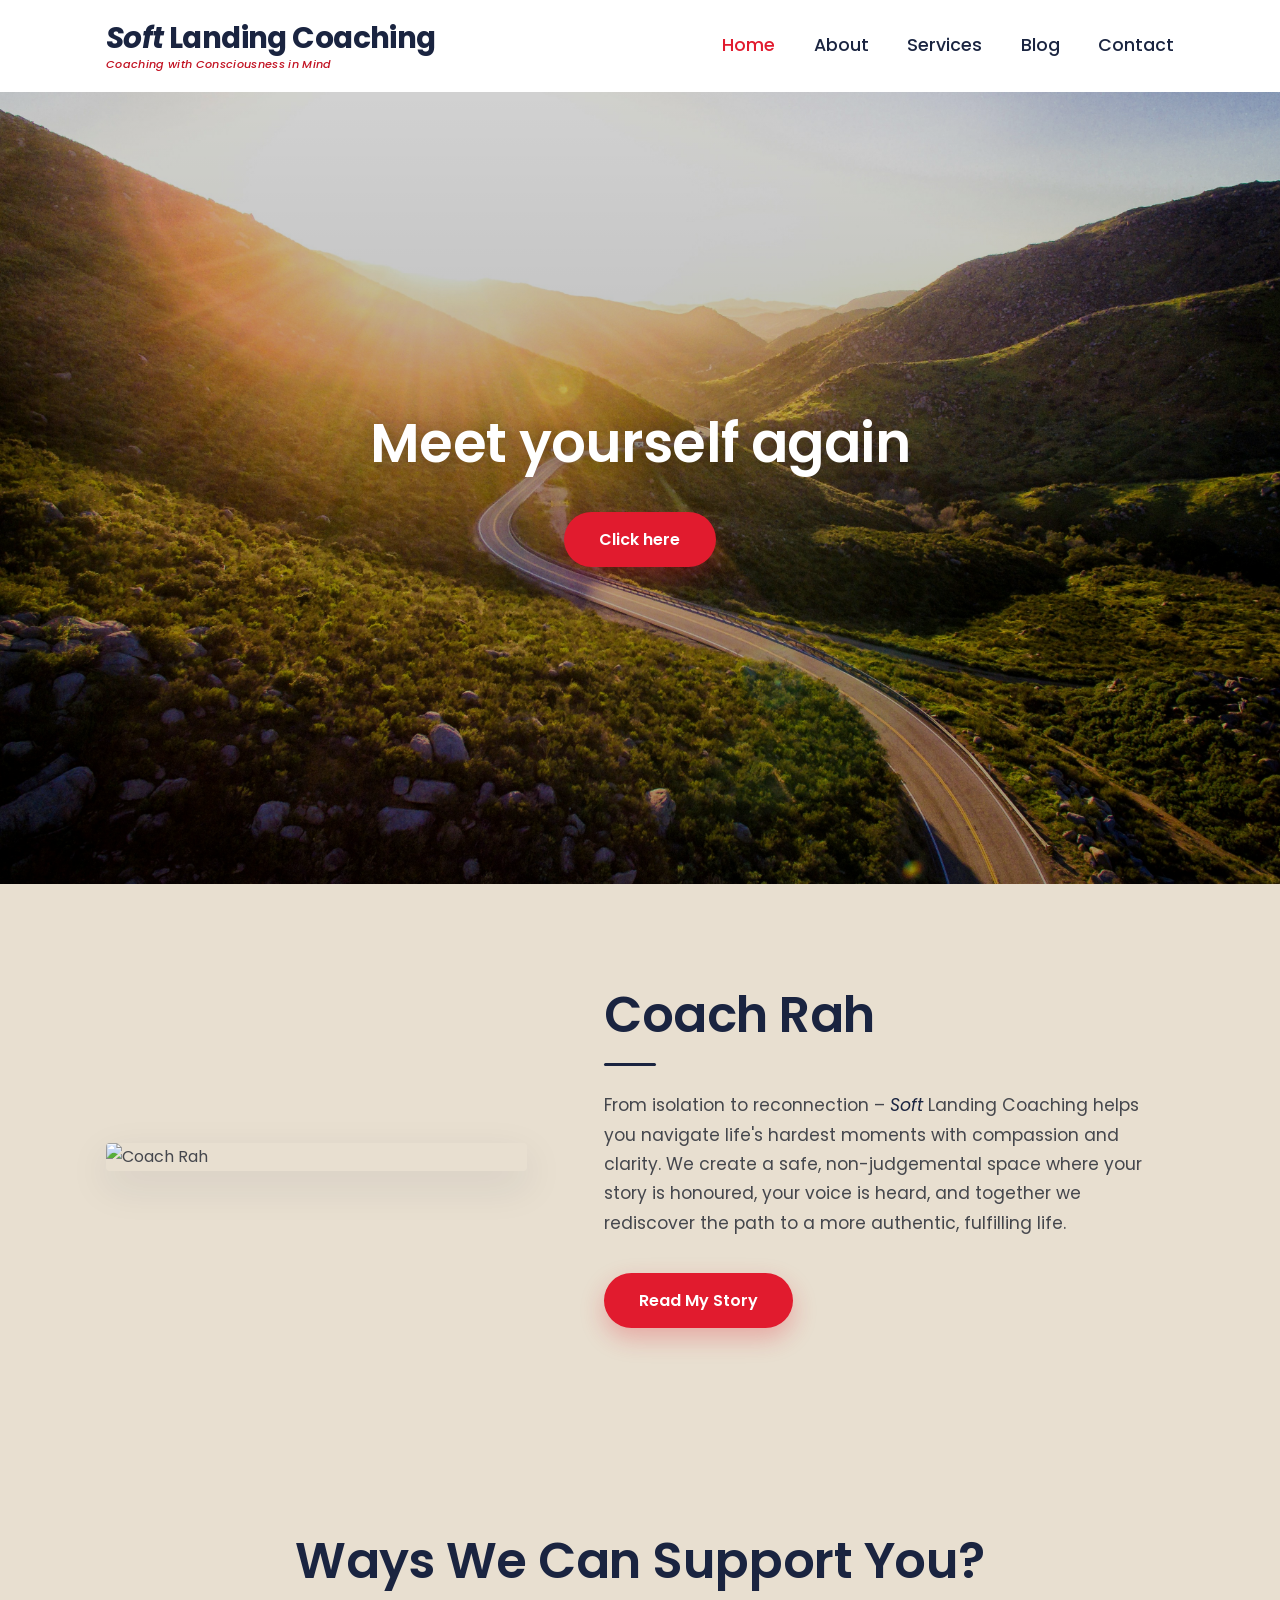
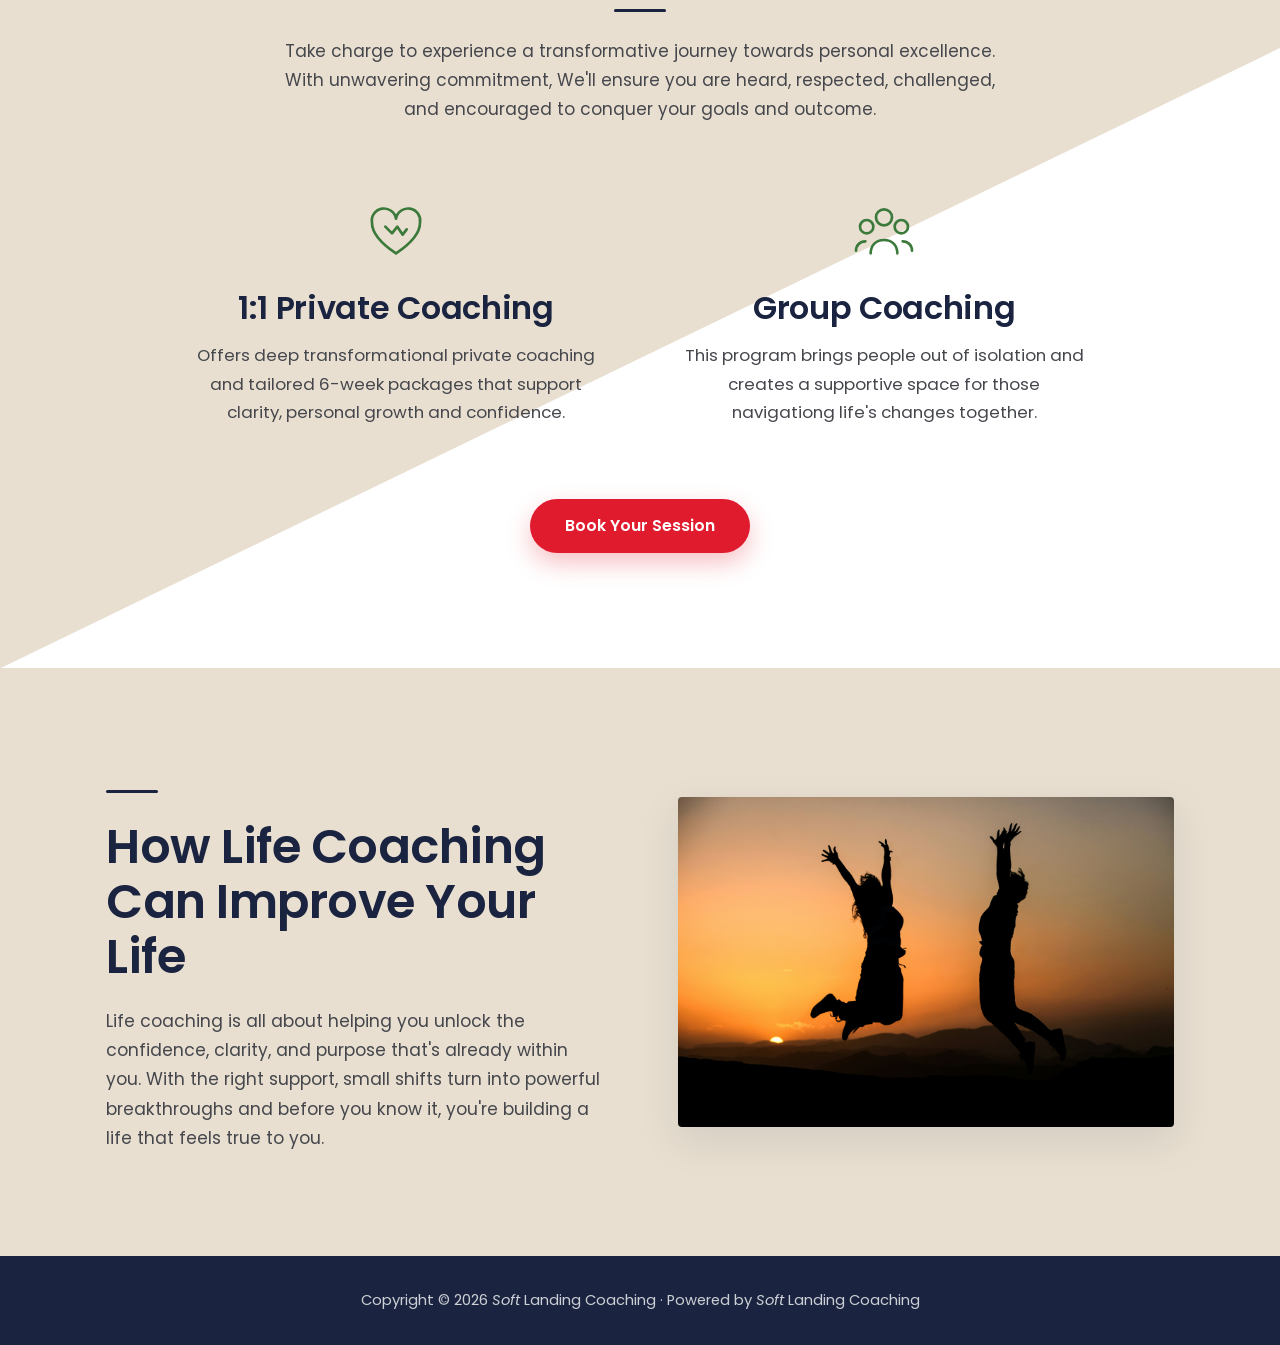
==== index.html @ 5803f243 "Soft Landing Coaching website" ====
<!DOCTYPE html>
<html lang="en">
<head>
    <meta charset="UTF-8">
    <meta name="viewport" content="width=device-width, initial-scale=1.0">
    <title>Soft Landing Coaching</title>
    <meta name="description" content="Your Journey For Emotional Prosperity Starts Here. From isolation to reconnection, 
    <em>Soft</em> Landing Coaching helps you navigate life's hardest moments with compassion and clarity.">

    <!-- Poppins: the rounded geometric brand font used across the site -->
    <link rel="preconnect" href="https://fonts.googleapis.com">
    <link rel="preconnect" href="https://fonts.gstatic.com" crossorigin>
    <link href="https://fonts.googleapis.com/css2?family=Poppins:ital,wght@0,300;0,400;0,500;0,600;0,700;1,400&display=swap" rel="stylesheet">

    <link rel="stylesheet" href="style.css">
    <script defer src="script.js"></script>
</head>
<body>

    <a href="#hero" class="skip-link">Skip to content</a>

    <!-- ============ HEADER ============ -->
    <header class="site-header" id="siteHeader">
        <div class="container header-inner">
            <!-- <a href="index.html" class="brand"><em>Soft</em> Landing Coaching</a> -->
            <a href="index.html" class="brand">
                <span class="brand-name"><em>Soft</em> Landing Coaching</span>
                <span class="brand-tag"><em>Coaching with Consciousness in Mind</em></span>
            </a>
        

            <button class="nav-toggle" id="navToggle" aria-label="Open menu" aria-expanded="false" aria-controls="primaryNav">
                <span></span><span></span><span></span>
            </button>

            <nav class="primary-nav" id="primaryNav" aria-label="Primary">
                <ul>
                    <li><a href="index.html">Home</a></li>
                    <li><a href="about.html">About</a></li>
                    <li><a href="services.html">Services</a></li>
                    <li><a href="blog.html">Blog</a></li>
                    <li><a href="contact.html">Contact</a></li>
                </ul>
            </nav>
        </div>
    </header>

    <main>

        <!-- ============ HERO ============ -->
        <section class="hero" id="hero">
            <div class="hero-overlay"></div>
            <div class="hero-content">
                <h1>Meet yourself again</h1>
                <a href="services.html" class="btn btn-red">Click here</a>
            </div>
        </section>

        <!-- ============ ABOUT / COACH RAH ============ -->
        <section class="about" id="about">
            <div class="container about-inner">
                <div class="about-media reveal">
                    <img src="media/coachRah.jpg" alt="Coach Rah" class="about-photo">
                </div>
                <div class="about-copy reveal" data-delay="120">
                    <h2>Coach Rah</h2>
                    <span class="divider"></span>
                    <p>From isolation to reconnection &ndash; <em>Soft</em> Landing Coaching helps you
                        navigate life's hardest moments with compassion and clarity. We create a safe,
                        non-judgemental space where your story is honoured, your voice is heard, and
                        together we rediscover the path to a more authentic, fulfilling life.</p>
                    <a href="about.html" class="btn btn-red">Read My Story</a>
                </div>
            </div>
        </section>

        <!-- ============ SERVICES / WAYS WE CAN SUPPORT YOU ============ -->
        <section class="services" id="services">
            <div class="services-diagonal" aria-hidden="true"></div>
            <div class="container services-inner">
                <div class="section-head reveal">
                    <h2>Ways We Can Support You?</h2>
                    <span class="divider divider-center"></span>
                    <p>Take charge to experience a transformative journey towards personal excellence.
                        With unwavering commitment, We'll ensure you are heard, respected, challenged,
                        and encouraged to conquer your goals and outcome.</p>
                </div>

                <div class="service-grid">
                    <article class="service-card reveal">
                        <div class="service-icon" aria-hidden="true">
                            <svg viewBox="0 0 48 48" fill="none" stroke="currentColor" stroke-width="2" stroke-linecap="round" stroke-linejoin="round">
                                <path d="M24 40C12 32 6 25 6 17a9 9 0 0 1 18-3 9 9 0 0 1 18 3c0 8-6 15-18 23Z"/>
                                <path d="M16 20l5 5 4-5 4 6 3-4"/>
                            </svg>
                        </div>
                        <h3>1:1 Private Coaching</h3>
                        <p>Offers deep transformational private coaching and tailored 6-week packages that support clarity, personal growth and confidence.</p>
                    </article>

                    <article class="service-card reveal" data-delay="120">
                        <div class="service-icon" aria-hidden="true">
                            <svg viewBox="0 0 48 48" fill="none" stroke="currentColor" stroke-width="2" stroke-linecap="round" stroke-linejoin="round">
                                <circle cx="24" cy="13" r="6"/>
                                <circle cx="11" cy="20" r="5"/>
                                <circle cx="37" cy="20" r="5"/>
                                <path d="M14 40c0-6 4-10 10-10s10 4 10 10M3 38c0-4 3-7 7-7M45 38c0-4-3-7-7-7"/>
                            </svg>
                        </div>
                        <h3>Group Coaching</h3>
                        <p>This program brings people out of isolation and creates a supportive space for those navigationg life's changes together.</p>
                    </article>
                </div>

                <div class="services-cta reveal">
                    <a href="contact.html" class="btn btn-red">Book Your Session</a>
                </div>
            </div>
        </section>

        <!-- ============ HOW LIFE COACHING CAN IMPROVE YOUR LIFE ============ -->
        <section class="how">
            <div class="container how-inner">
                <div class="how-copy reveal">
                    <span class="divider"></span>
                    <h2>How Life Coaching Can Improve Your Life</h2>
                    <p>Life coaching is all about helping you unlock the confidence, clarity, and
                        purpose that's already within you. With the right support, small shifts turn
                        into powerful breakthroughs and before you know it, you're building a life
                        that feels true to you.</p>
                </div>

                <div class="how-media reveal" data-delay="120">
                    <img src="media/dancingCouple.JPG" alt="dancing couple" class="about-photo">
                </div>
            </div>
        </section>

        <!-- ============ NEWSLETTER ============ 
        <section class="newsletter">
            <div class="container newsletter-inner reveal">
                <h2>Subscribe To My Newsletter</h2>
                <p>Consider subscribing if you don't want to miss it when new posts go up!!</p>

                <div class="subscribe" id="subscribe">
                    <input type="email" id="emailInput" placeholder="Enter your email" aria-label="Email address" autocomplete="email">
                    <button type="button" id="subscribeBtn" class="btn btn-navy">Subscribe</button>
                </div>
                <p class="form-msg" id="newsletterMsg" role="status" aria-live="polite"></p>
            </div>
        </section> -->

        <!-- ============ CONTACT ============ 
        <section class="contact" id="contact">
            <div class="container contact-inner">
                <div class="contact-info reveal">
                    <span class="divider"></span>
                    <h2>Contact</h2>
                    <p class="contact-line"><a href="tel:+447754986969">Tel: +44 7754 986969</a></p>
                    <p class="contact-line"><a href="mailto:rah@softlandingcoaching.com">rah@softlandingcoaching.com</a></p>

                    <nav class="socials" aria-label="Social links">
                        <a href="#" aria-label="LinkedIn">
                            <svg viewBox="0 0 24 24" fill="currentColor"><path d="M4.98 3.5a2.5 2.5 0 1 0 0 5 2.5 2.5 0 0 0 0-5ZM3 9h4v12H3V9Zm6 0h3.8v1.7h.05c.53-1 1.83-2.05 3.76-2.05C20.6 8.65 22 10.6 22 14v7h-4v-6.2c0-1.48-.03-3.4-2.07-3.4-2.07 0-2.39 1.62-2.39 3.29V21H9V9Z"/></svg>
                        </a>
                        <a href="#" aria-label="Instagram">
                            <svg viewBox="0 0 24 24" fill="none" stroke="currentColor" stroke-width="2"><rect x="3" y="3" width="18" height="18" rx="5"/><circle cx="12" cy="12" r="4"/><circle cx="17.5" cy="6.5" r="1.2" fill="currentColor" stroke="none"/></svg>
                        </a>
                        <a href="#" aria-label="Facebook">
                            <svg viewBox="0 0 24 24" fill="currentColor"><path d="M13.5 21v-8h2.7l.4-3h-3.1V8.1c0-.87.24-1.46 1.5-1.46H17V3.96c-.28-.04-1.24-.12-2.36-.12-2.33 0-3.93 1.42-3.93 4.04V10H8v3h2.7v8h2.8Z"/></svg>
                        </a>
                    </nav>
                </div> 

                <div class="contact-form-wrap reveal" data-delay="120">
                     Form submission handled in script.js. See the comment there to
                         connect it to Web3Forms / Formspree so messages reach your inbox. 
                    <div class="contact-form" id="contactForm">
                        <div class="field">
                            <label for="firstName">First Name <span>*</span></label>
                            <input type="text" id="firstName" autocomplete="given-name">
                        </div>

                        <div class="field">
                            <label for="lastName">Last Name <span>*</span></label>
                            <input type="text" id="lastName" autocomplete="family-name">
                        </div>

                        <div class="field">
                            <label for="contactEmail">Your Email <span>*</span></label>
                            <input type="email" id="contactEmail" autocomplete="email">
                        </div>

                        <div class="field">
                            <label for="message">Your Message <span>*</span></label>
                            <textarea id="message" rows="5"></textarea>
                        </div>
                        <button type="button" id="contactSubmit" class="btn btn-red">Submit</button>
                        <p class="form-msg" id="contactMsg" role="status" aria-live="polite"></p>
                    </div>
                </div>  
            </div>
        </section> 
        -->


    </main>

    <!-- ============ FOOTER ============ -->
    <footer class="site-footer">
        <div class="container">
            <p>Copyright &copy; 2026 <em>Soft</em> Landing Coaching &middot; Powered by <em>Soft</em> Landing Coaching</p>
        </div>
    </footer>

</body>
</html>
---- style.css ----
/* ============================================================
   Soft Landing Coaching — recreation styles
   Navy headings · vivid red accents · warm sand sections
   · diagonal services split · peach newsletter band.
   ============================================================ */

/* ---------- Design tokens ---------- */
:root {
    --navy:   #1A2440;   /* logo, headings, nav text */
    --red:    #E11B2E;   /* buttons, active nav, accents */
    --red-dk: #C21222;   /* button hover */
    --sand:   #E8DFD0;   /* warm beige section background */
    --peach:  #F9CAA8;   /* newsletter band */
    --field:  #F4EEE4;   /* form field background */
    --body:   #45474D;   /* body text */
    --white:  #FFFFFF;

    --container: 1180px;
    --gutter: clamp(20px, 5vw, 56px);

    --font: "Poppins", system-ui, sans-serif;
    --shadow: 0 14px 40px rgba(26, 36, 64, 0.10);
}

/* ---------- Reset ---------- */
*, *::before, *::after { box-sizing: border-box; margin: 0; padding: 0; }
html { scroll-behavior: smooth; -webkit-text-size-adjust: 100%; }

body {
    font-family: var(--font);
    color: var(--body);
    background: var(--white);
    line-height: 1.7;
    font-size: 16px;
    overflow-x: hidden;
}
img { max-width: 100%; display: block; }
a { color: inherit; text-decoration: none; }
em { font-style: italic; }

h1, h2, h3 {
    font-family: var(--font);
    color: var(--navy);
    line-height: 1.15;
    font-weight: 600;
    letter-spacing: -0.01em;
}

.brand {
    display: inline-flex;
    flex-direction: column;
    line-height: 1.1;
}
.brand-tag {
    font-size: 0.7rem;
    font-weight: 500;
    letter-spacing: 0.03em;
    color: #C21222;
    margin-top: 3px;
}

.container {
    width: 100%;
    max-width: var(--container);
    margin-inline: auto;
    padding-inline: var(--gutter);
}

/* short underline accent used near headings */
.divider {
    display: block;
    width: 52px;
    height: 3px;
    background: var(--navy);
    margin: 1.2rem 0 1.6rem;
    border-radius: 2px;
}
.divider-center { margin-inline: auto; }

.skip-link {
    position: absolute;
    left: -999px;
    background: var(--navy);
    color: #fff;
    padding: 10px 18px;
    z-index: 999;
}
.skip-link:focus { left: 0; top: 0; }

/* ---------- Buttons ---------- */
.btn {
    display: inline-flex;
    align-items: center;
    justify-content: center;
    font-family: var(--font);
    font-weight: 600;
    font-size: 1rem;
    padding: 0.85rem 2.2rem;
    border-radius: 100px;
    border: none;
    cursor: pointer;
    transition: background .25s ease, transform .25s ease, box-shadow .25s ease;
}
.btn-red {
    background: var(--red);
    color: #fff;
    box-shadow: 0 10px 24px rgba(225, 27, 46, 0.28);
}
.btn-red:hover { background: var(--red-dk); transform: translateY(-2px); }
.btn-navy {
    background: var(--navy);
    color: #fff;
}
.btn-navy:hover { background: #11192e; transform: translateY(-2px); }

/* ============================================================
   HEADER
   ============================================================ */
.site-header {
    position: sticky;
    top: 0;
    z-index: 100;
    background: var(--white);
    transition: box-shadow .3s ease;
}
.site-header.scrolled { box-shadow: 0 2px 18px rgba(26, 36, 64, 0.08); }

.header-inner {
    display: flex;
    align-items: center;
    justify-content: space-between;
    height: 92px;
}
.brand {
    font-weight: 700;
    font-size: clamp(1.3rem, 3vw, 1.85rem);
    color: var(--navy);
    letter-spacing: -0.02em;
}
.primary-nav ul {
    list-style: none;
    display: flex;
    gap: 2.4rem;
}
.primary-nav a {
    color: var(--navy);
    font-weight: 500;
    font-size: 1.1rem;
    transition: color .2s ease;
}
.primary-nav a:hover,
.primary-nav a.active { color: var(--red); }

/* Hamburger */
.nav-toggle {
    display: none;
    flex-direction: column;
    justify-content: center;
    gap: 5px;
    width: 46px; height: 46px;
    background: none; border: none; cursor: pointer;
}
.nav-toggle span {
    width: 26px; height: 2.5px;
    background: var(--navy);
    border-radius: 2px;
    transition: transform .3s ease, opacity .2s ease;
}
.nav-toggle.open span:nth-child(1) { transform: translateY(7.5px) rotate(45deg); }
.nav-toggle.open span:nth-child(2) { opacity: 0; }
.nav-toggle.open span:nth-child(3) { transform: translateY(-7.5px) rotate(-45deg); }

/* ============================================================
   HERO
   ============================================================ */
.hero {
    position: relative;
    min-height: 88vh;
    display: grid;
    place-items: center;
    text-align: center;
    /* Hero background photo (in the media folder). Swap the filename if yours differs. */
    background: url("media/theRoad.JPG") center/cover no-repeat;
}
.hero-overlay {
    position: absolute;
    inset: 0;
    background: linear-gradient(180deg, rgba(0,0,0,0.18), rgba(0,0,0,0.35));
}
.hero-content {
    position: relative;
    z-index: 1;
    padding: 2rem var(--gutter);
    max-width: 900px;
}
.hero h1 {
    color: #fff;
    font-weight: 600;
    font-size: clamp(2rem, 5.4vw, 3.4rem);
    line-height: 1.25;
    margin-bottom: 2.2rem;
    text-shadow: 0 2px 18px rgba(0,0,0,0.3);
}

/* ---------- photo placeholders ---------- */
.photo {
    position: relative;
    background: linear-gradient(135deg, #d9cdb8, #c9b89c);
    display: grid;
    place-items: center;
    overflow: hidden;
    box-shadow: var(--shadow);
}
.photo span {
    font-style: italic;
    color: #6f6555;
    font-size: 0.95rem;
}
.photo::after {
    content: "";
    position: absolute; inset: 0;
    background: repeating-linear-gradient(45deg, rgba(255,255,255,.16) 0 2px, transparent 2px 16px);
    opacity: .5;
}
.photo-square { aspect-ratio: 1 / 1; }
.photo-wide   { aspect-ratio: 16 / 11; border-radius: 4px; }

/* ============================================================
   ABOUT / COACH RAH
   ============================================================ */
.about {
    background: var(--sand);
    padding: clamp(3.5rem, 8vw, 7rem) 0;
}
.about-inner {
    display: grid;
    grid-template-columns: 0.85fr 1.15fr;
    gap: clamp(2.5rem, 6vw, 6rem);
    align-items: center;
}
.about h2 { font-size: clamp(2rem, 4.5vw, 3.1rem); }
.about p {
    font-size: 1.08rem;
    max-width: 56ch;
    margin-bottom: 2.2rem;
}
.about em { color: var(--navy); font-style: italic; }

/* ============================================================
   SERVICES (diagonal beige -> white)
   ============================================================ */
.services {
    position: relative;
    background: var(--white);
    padding: clamp(3.5rem, 8vw, 7rem) 0 clamp(4rem, 9vw, 8rem);
    overflow: hidden;
}
.services-diagonal {
    position: absolute;
    inset: 0;
    background: var(--sand);
    /* diagonal slab: top-left beige, falling to bottom-left */
    clip-path: polygon(0 0, 100% 0, 100% 26%, 0 100%);
    z-index: 0;
}
.services-inner { position: relative; z-index: 1; }

.section-head {
    text-align: center;
    max-width: 720px;
    margin: 0 auto clamp(3rem, 6vw, 5rem);
}
.section-head h2 { font-size: clamp(2rem, 4.6vw, 3.1rem); }
.section-head p { font-size: 1.06rem; }

.service-grid {
    display: grid;
    grid-template-columns: repeat(2, 1fr);
    gap: clamp(2rem, 6vw, 5rem);
    max-width: 900px;
    margin-inline: auto;
    text-align: center;
}
.service-icon {
    width: 64px; height: 64px;
    margin: 0 auto 1.6rem;
    color: #3b7a3b;            /* green line icons, as on the live site */
}
.service-icon svg { width: 100%; height: 100%; }
.service-card h3 {
    font-size: clamp(1.5rem, 3vw, 2rem);
    margin-bottom: 0.9rem;
}
.service-card p { font-size: 1.05rem; }

.services-cta {
    text-align: center;
    margin-top: clamp(3rem, 6vw, 4.5rem);
}

/* ============================================================
   HOW LIFE COACHING
   ============================================================ */
.how {
    background: var(--sand);
    padding: clamp(3.5rem, 8vw, 7rem) 0;
}
.how-inner {
    display: grid;
    grid-template-columns: 1fr 1fr;
    gap: clamp(2.5rem, 6vw, 6rem);
    align-items: center;
}
.how h2 {
    font-size: clamp(1.9rem, 4.4vw, 3rem);
    margin-bottom: 1.4rem;
    max-width: 14ch;
}
.how p { font-size: 1.08rem; }

/* ============================================================
   NEWSLETTER
   ============================================================ */
.newsletter {
    background: var(--peach);
    padding: clamp(3.5rem, 8vw, 6.5rem) 0;
    text-align: center;
}
.newsletter-inner { max-width: 640px; margin-inline: auto; }
.newsletter h2 {
    font-size: clamp(2rem, 5vw, 3.2rem);
    margin-bottom: 1rem;
}
.newsletter > .container > .newsletter-inner > p,
.newsletter p:not(.form-msg) {
    font-size: 1.1rem;
    color: #6b4a36;
    margin-bottom: 2rem;
}
.subscribe {
    display: flex;
    gap: 0.7rem;
    max-width: 520px;
    margin-inline: auto;
    flex-wrap: wrap;
    justify-content: center;
}
.subscribe input {
    flex: 1 1 260px;
    min-width: 0;
    padding: 0.95rem 1.4rem;
    border-radius: 100px;
    border: 1.5px solid rgba(26, 36, 64, 0.18);
    background: rgba(255,255,255,0.75);
    font-family: var(--font);
    font-size: 1rem;
    color: var(--navy);
}
.subscribe input:focus { outline: none; border-color: var(--navy); background: #fff; }

/* ============================================================
   CONTACT
   ============================================================ */
.contact {
    background: var(--sand);
    padding: clamp(3.5rem, 8vw, 7rem) 0;
}
.contact-inner {
    display: grid;
    grid-template-columns: 0.8fr 1.2fr;
    gap: clamp(2.5rem, 6vw, 6rem);
    align-items: start;
}
.contact h2 { font-size: clamp(2.2rem, 5vw, 3.4rem); margin-bottom: 1.6rem; }
.contact-line { font-size: 1.1rem; margin-bottom: 1rem; }
.contact-line a { transition: color .2s ease; }
.contact-line a:hover { color: var(--red); }

.socials { display: flex; gap: 1.1rem; margin-top: 2rem; }
.socials a {
    width: 44px; height: 44px;
    display: grid; place-items: center;
    border-radius: 10px;
    color: var(--navy);
    background: rgba(255,255,255,0.5);
    transition: color .25s ease, transform .25s ease, background .25s ease;
}
.socials a:hover { color: var(--red); transform: translateY(-3px); background: #fff; }
.socials svg { width: 22px; height: 22px; }

.contact-form-wrap {
    background: rgba(255,255,255,0.35);
    border-radius: 14px;
    padding: clamp(1.6rem, 4vw, 2.8rem);
}
.field { margin-bottom: 1.4rem; }
.field label {
    display: block;
    color: var(--navy);
    font-weight: 500;
    margin-bottom: 0.5rem;
    font-size: 1rem;
}
.field label span { color: var(--red); }
.field input,
.field textarea {
    width: 100%;
    padding: 0.85rem 1rem;
    border: 1px solid rgba(26, 36, 64, 0.15);
    border-radius: 4px;
    background: var(--field);
    font-family: var(--font);
    font-size: 1rem;
    color: var(--navy);
    resize: vertical;
}
.field input:focus,
.field textarea:focus { outline: none; border-color: var(--red); }

/* shared form status message */
.form-msg {
    min-height: 1.3rem;
    margin-top: 1rem;
    font-weight: 600;
    font-size: 0.95rem;
}
.form-msg.ok  { color: #1f7a3d; }
.form-msg.err { color: var(--red); }

/* ============================================================
   FOOTER
   ============================================================ */
.site-footer {
    background: var(--navy);
    color: rgba(255,255,255,0.78);
    text-align: center;
    padding: 2rem 0;
    font-size: 0.92rem;
}

/* ============================================================
   SCROLL REVEAL
   ============================================================ */
.reveal {
    opacity: 0;
    transform: translateY(26px);
    transition: opacity .7s ease, transform .7s ease;
}
.reveal.in { opacity: 1; transform: none; }

/* ============================================================
   RESPONSIVE
   ============================================================ */
@media (max-width: 880px) {
    .header-inner { height: 76px; }
    .nav-toggle { display: flex; }

    .primary-nav {
        position: fixed;
        inset: 76px 0 auto 0;
        background: var(--white);
        box-shadow: var(--shadow);
        transform: translateY(-130%);
        transition: transform .35s ease;
        padding: 0.5rem var(--gutter) 1.4rem;
    }
    .primary-nav.open { transform: translateY(0); }
    .primary-nav ul { flex-direction: column; gap: 0; }
    .primary-nav li { border-bottom: 1px solid #eee; }
    .primary-nav li:last-child { border-bottom: none; }
    .primary-nav a { display: block; padding: 0.95rem 0; }

    .about-inner,
    .how-inner,
    .contact-inner { grid-template-columns: 1fr; }

    .about-media { max-width: 440px; }
    .how-media { order: -1; }            /* image on top, like the stacked mobile view */
    .services-diagonal { clip-path: polygon(0 0, 100% 0, 100% 12%, 0 40%); }
}

@media (max-width: 560px) {
    .service-grid { grid-template-columns: 1fr; gap: 3rem; }
}

@media (prefers-reduced-motion: reduce) {
    * { scroll-behavior: auto !important; }
    .reveal { opacity: 1; transform: none; transition: none; }
}

/* ============================================================
   MULTI-PAGE COMPONENTS  (interior pages: about / services / contact / blog)
   ============================================================ */

/* Helper for real photos dropped into .about-media / .how-media */
.about-photo,
.how-photo {
    width: 100%;
    height: auto;
    border-radius: 4px;
    box-shadow: var(--shadow);
}

/* Interior page banner (replaces the big hero on sub-pages) */
.page-banner {
    background: var(--sand);
    text-align: center;
    padding: clamp(2.8rem, 7vw, 5rem) 0 clamp(2.2rem, 5vw, 3.2rem);
}
.page-banner h1 {
    font-size: clamp(2.4rem, 6vw, 3.8rem);
    margin-bottom: 0.6rem;
}

/* Generic call-to-action band */
.page-cta {
    background: var(--navy);
    color: #fff;
    text-align: center;
    padding: clamp(3rem, 7vw, 5rem) 0;
}
.page-cta h2 {
    color: #fff;
    font-size: clamp(1.8rem, 4.5vw, 2.8rem);
    margin-bottom: 1.2rem;
}
.page-cta p {
    max-width: 52ch;
    margin: 0 auto 2rem;
    color: rgba(255, 255, 255, 0.82);
}

/* Blog listing */
.blog-section {
    background: var(--white);
    padding: clamp(2.5rem, 6vw, 4rem) 0 clamp(4rem, 8vw, 7rem);
}
.blog-intro {
    text-align: center;
    max-width: 640px;
    margin: 0 auto clamp(2.5rem, 5vw, 3.5rem);
}
.blog-grid {
    display: grid;
    grid-template-columns: repeat(auto-fill, minmax(300px, 1fr));
    gap: 2rem;
}
.blog-card {
    display: flex;
    flex-direction: column;
    background: #fff;
    border: 1px solid #ece5d8;
    border-radius: 12px;
    overflow: hidden;
    box-shadow: var(--shadow);
    transition: transform .3s ease;
}
.blog-card:hover { transform: translateY(-6px); }
.blog-thumb {
    aspect-ratio: 16 / 10;
    background: linear-gradient(135deg, #d9cdb8, #c9b89c);
    display: grid;
    place-items: center;
    color: #6f6555;
    font-style: italic;
    font-size: 0.9rem;
}
.blog-thumb img { width: 100%; height: 100%; object-fit: cover; }
.blog-body {
    padding: 1.6rem;
    display: flex;
    flex-direction: column;
    flex: 1;
}
.blog-date {
    color: var(--red);
    font-weight: 600;
    font-size: 0.76rem;
    letter-spacing: 0.08em;
    text-transform: uppercase;
}
.blog-card h3 { font-size: 1.32rem; margin: 0.5rem 0 0.8rem; }
.blog-card p { font-size: 0.98rem; margin-bottom: 1.2rem; }
.blog-readmore { color: var(--red); font-weight: 600; margin-top: auto; }
.blog-readmore:hover { text-decoration: underline; }
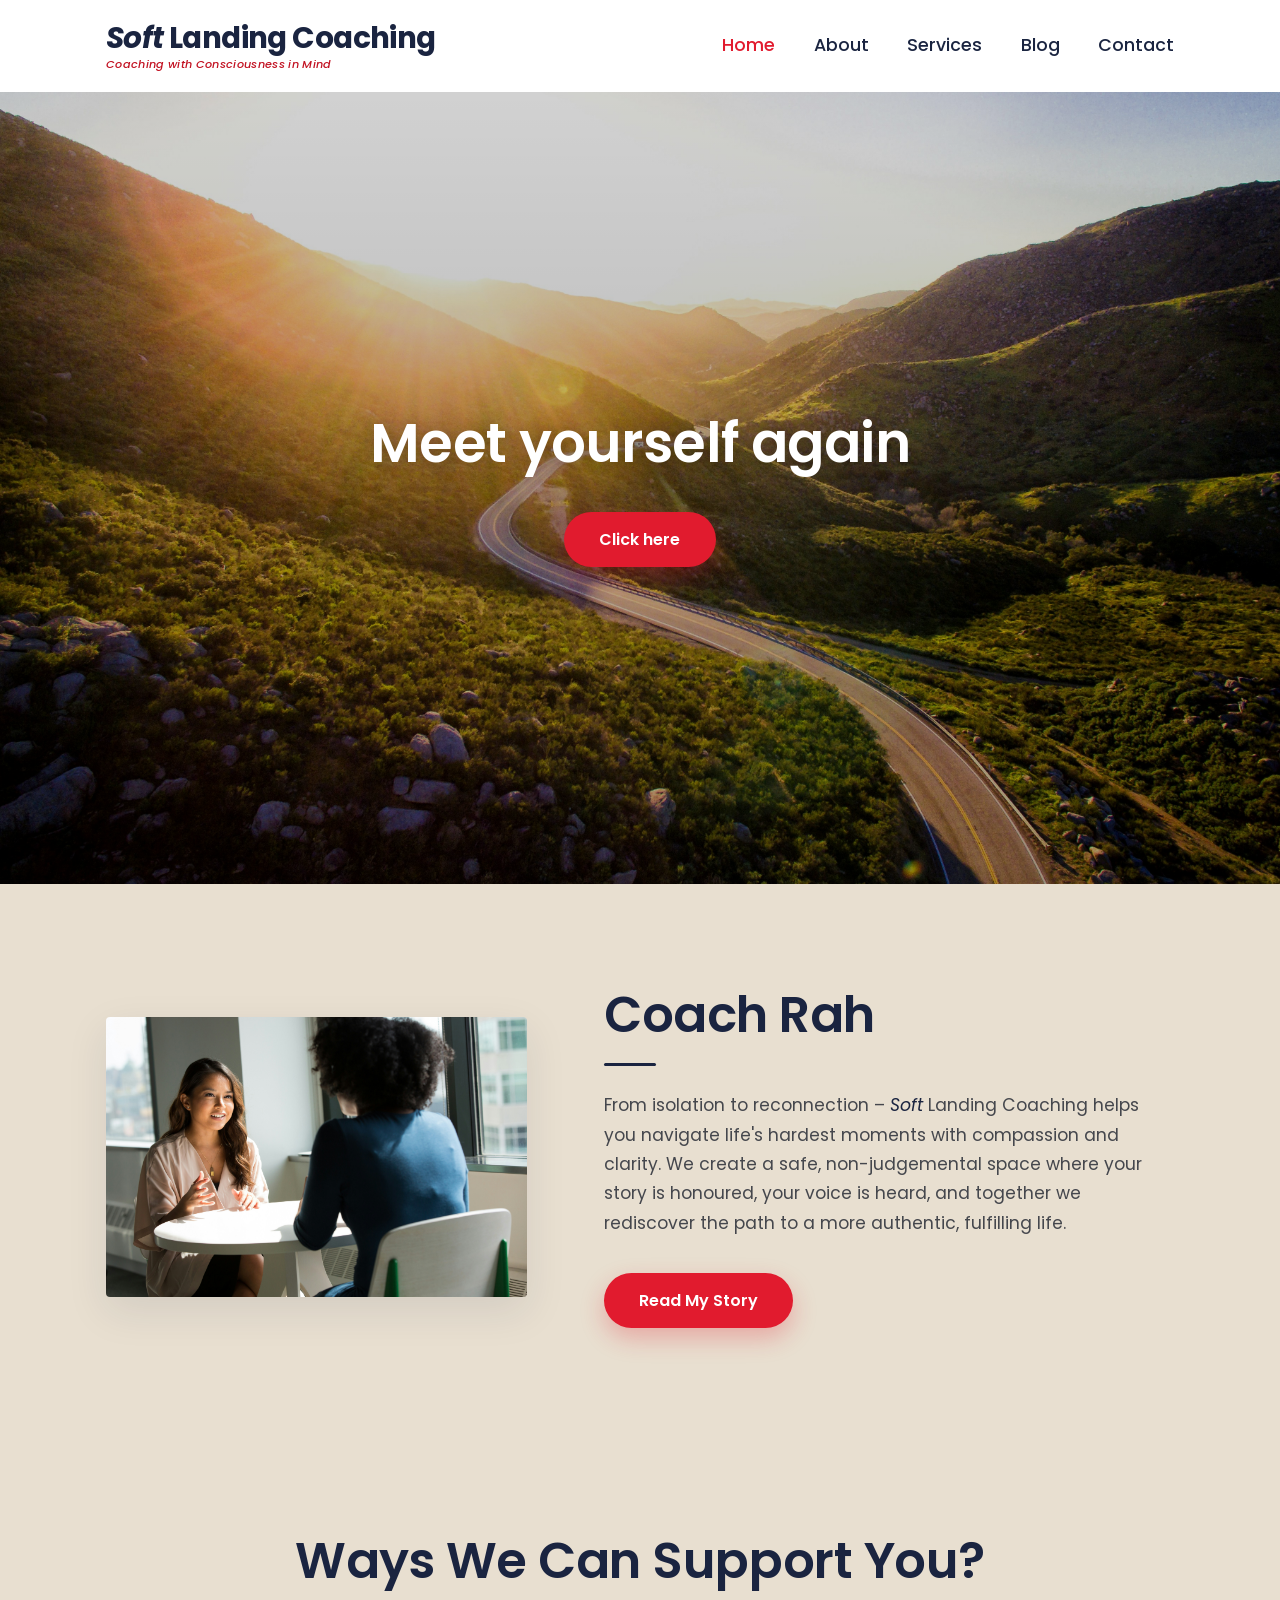
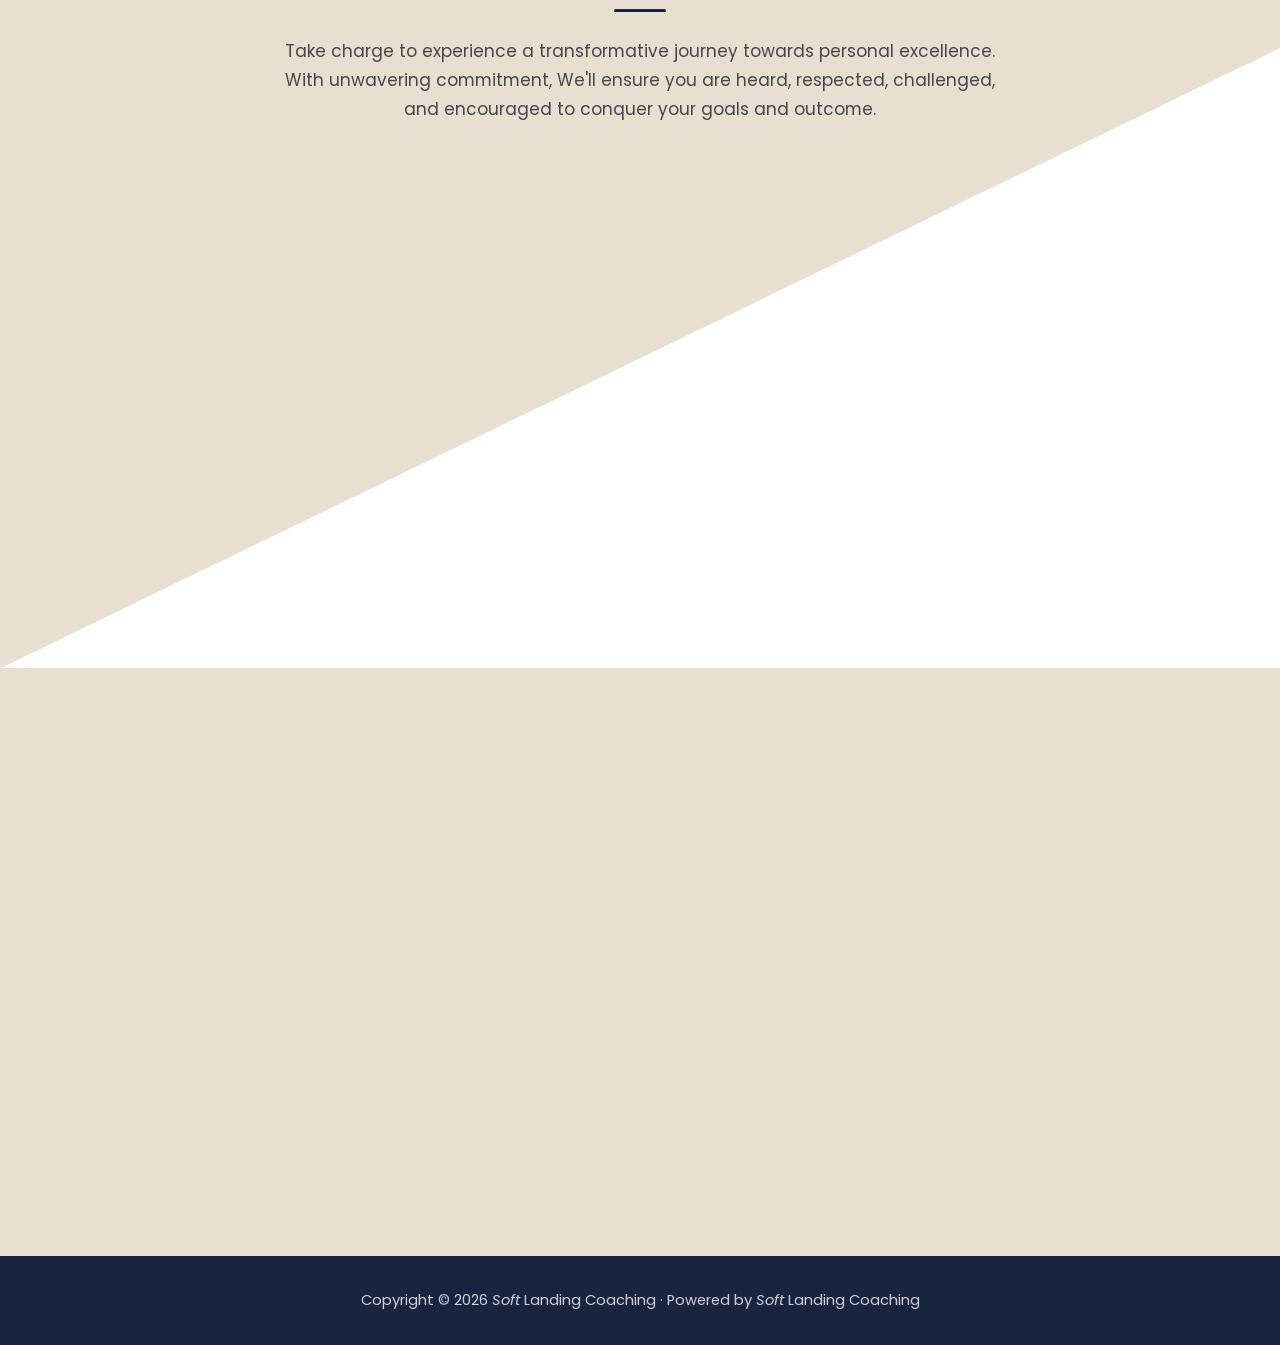
==== commit f98bb4d6: "Fix image filename capitalisation" ====
--- a/index.html
+++ b/index.html
@@ -60,7 +60,7 @@
         <section class="about" id="about">
             <div class="container about-inner">
                 <div class="about-media reveal">
-                    <img src="media/coachRah.jpg" alt="Coach Rah" class="about-photo">
+                    <img src="media/coachRah.JPG" alt="Coach Rah" class="about-photo">
                 </div>
                 <div class="about-copy reveal" data-delay="120">
                     <h2>Coach Rah</h2>
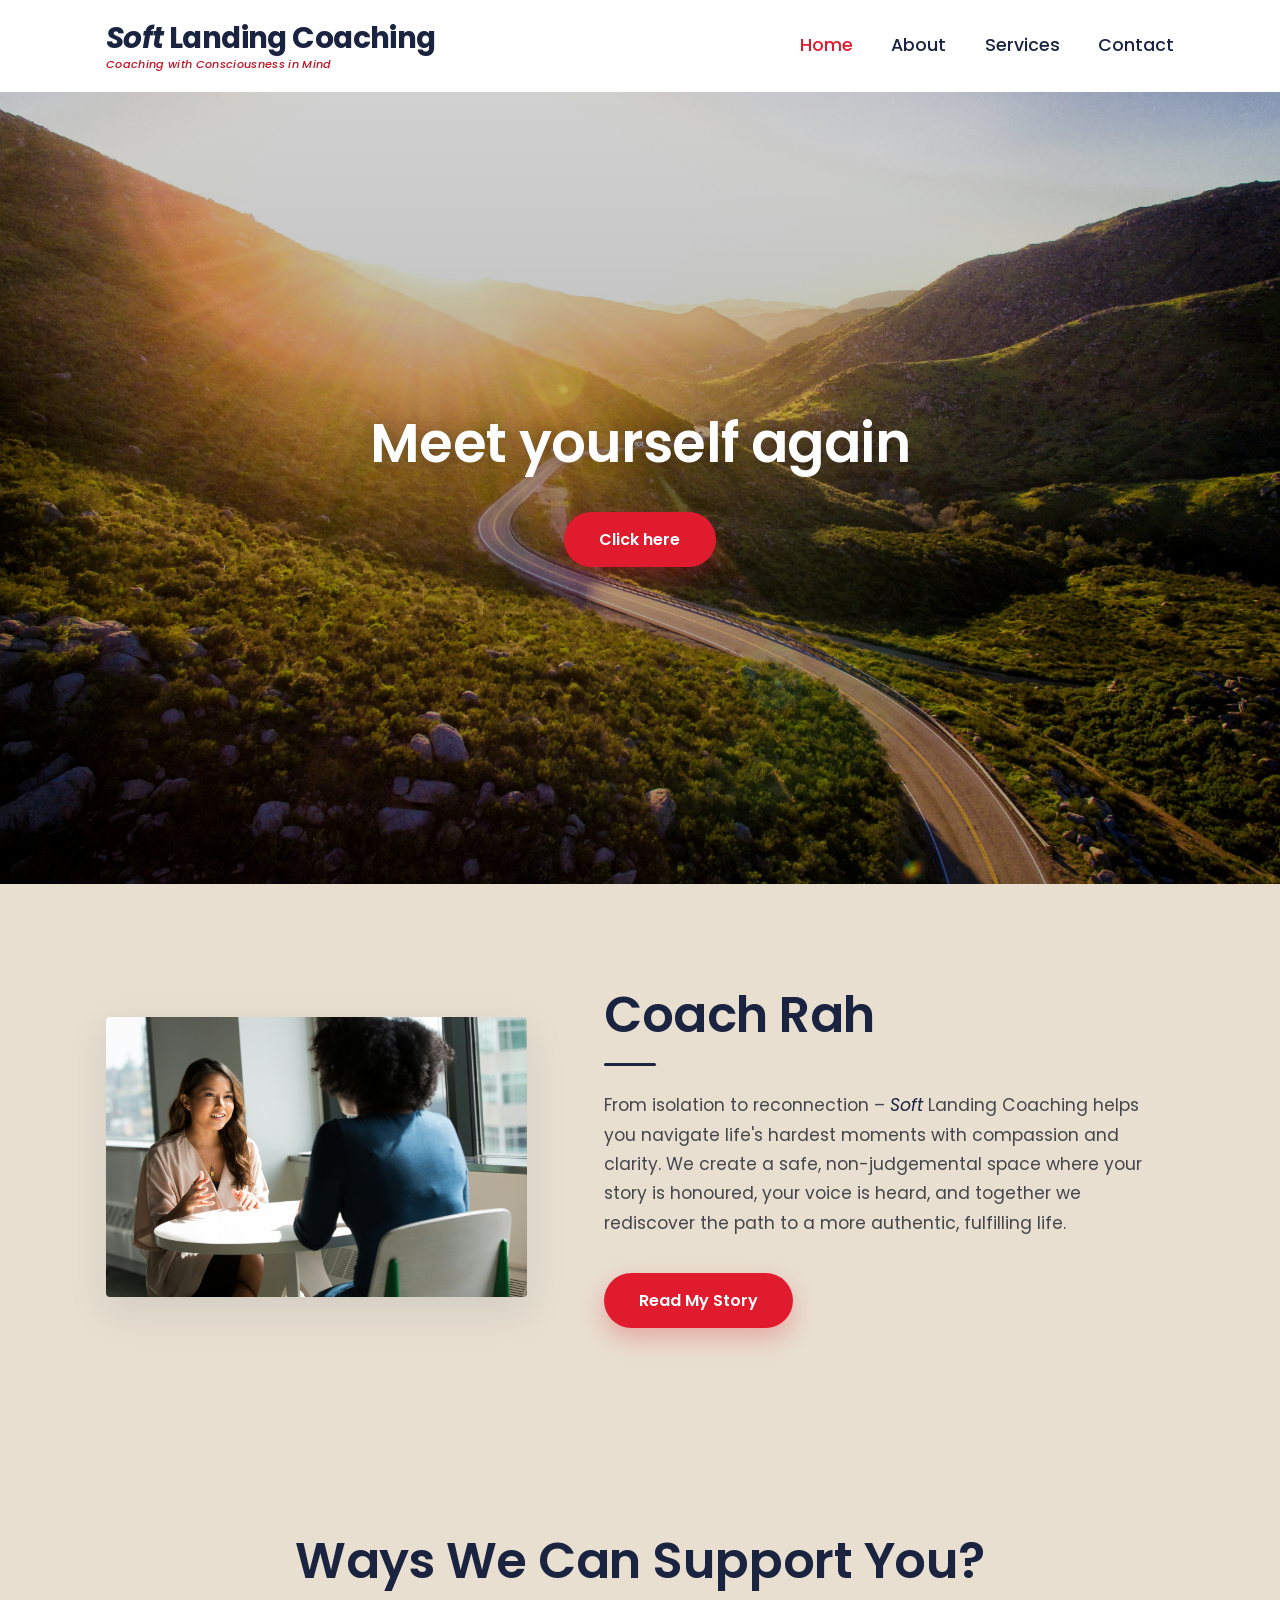
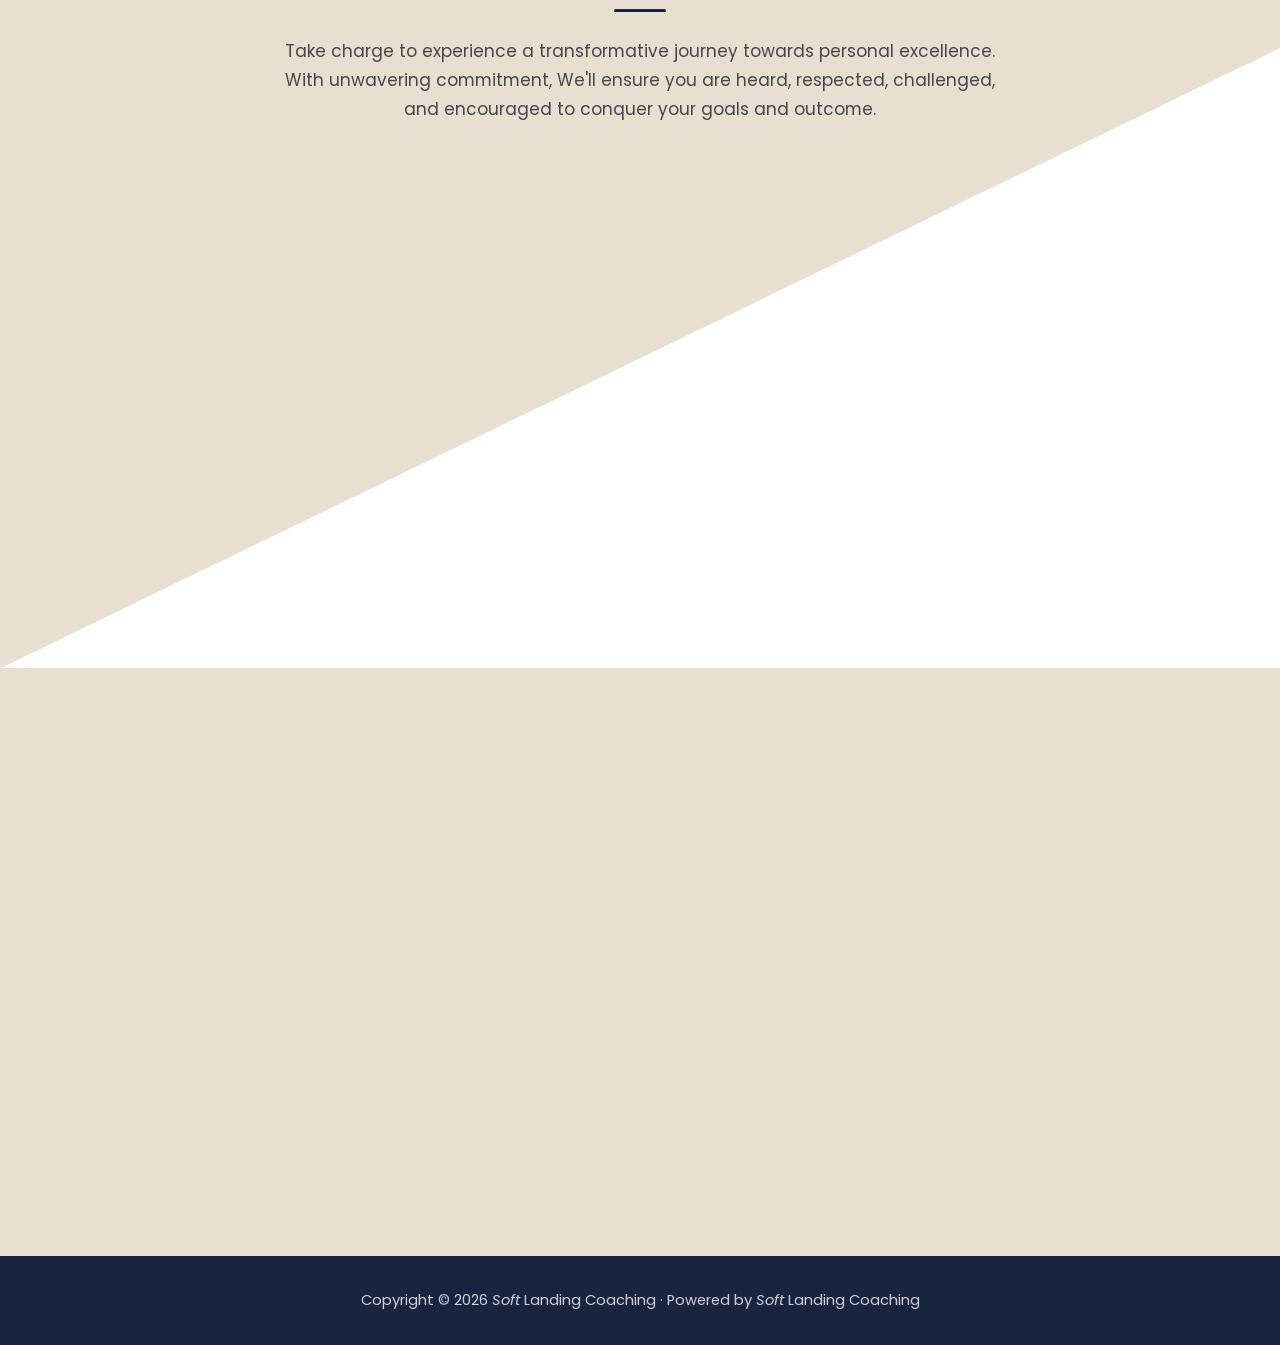
==== commit 1cf621fa: "Temporarily hide Blog from nav" ====
--- a/index.html
+++ b/index.html
@@ -38,7 +38,7 @@
                     <li><a href="index.html">Home</a></li>
                     <li><a href="about.html">About</a></li>
                     <li><a href="services.html">Services</a></li>
-                    <li><a href="blog.html">Blog</a></li>
+                    <!-- <li><a href="blog.html">Blog</a></li> -->
                     <li><a href="contact.html">Contact</a></li>
                 </ul>
             </nav>
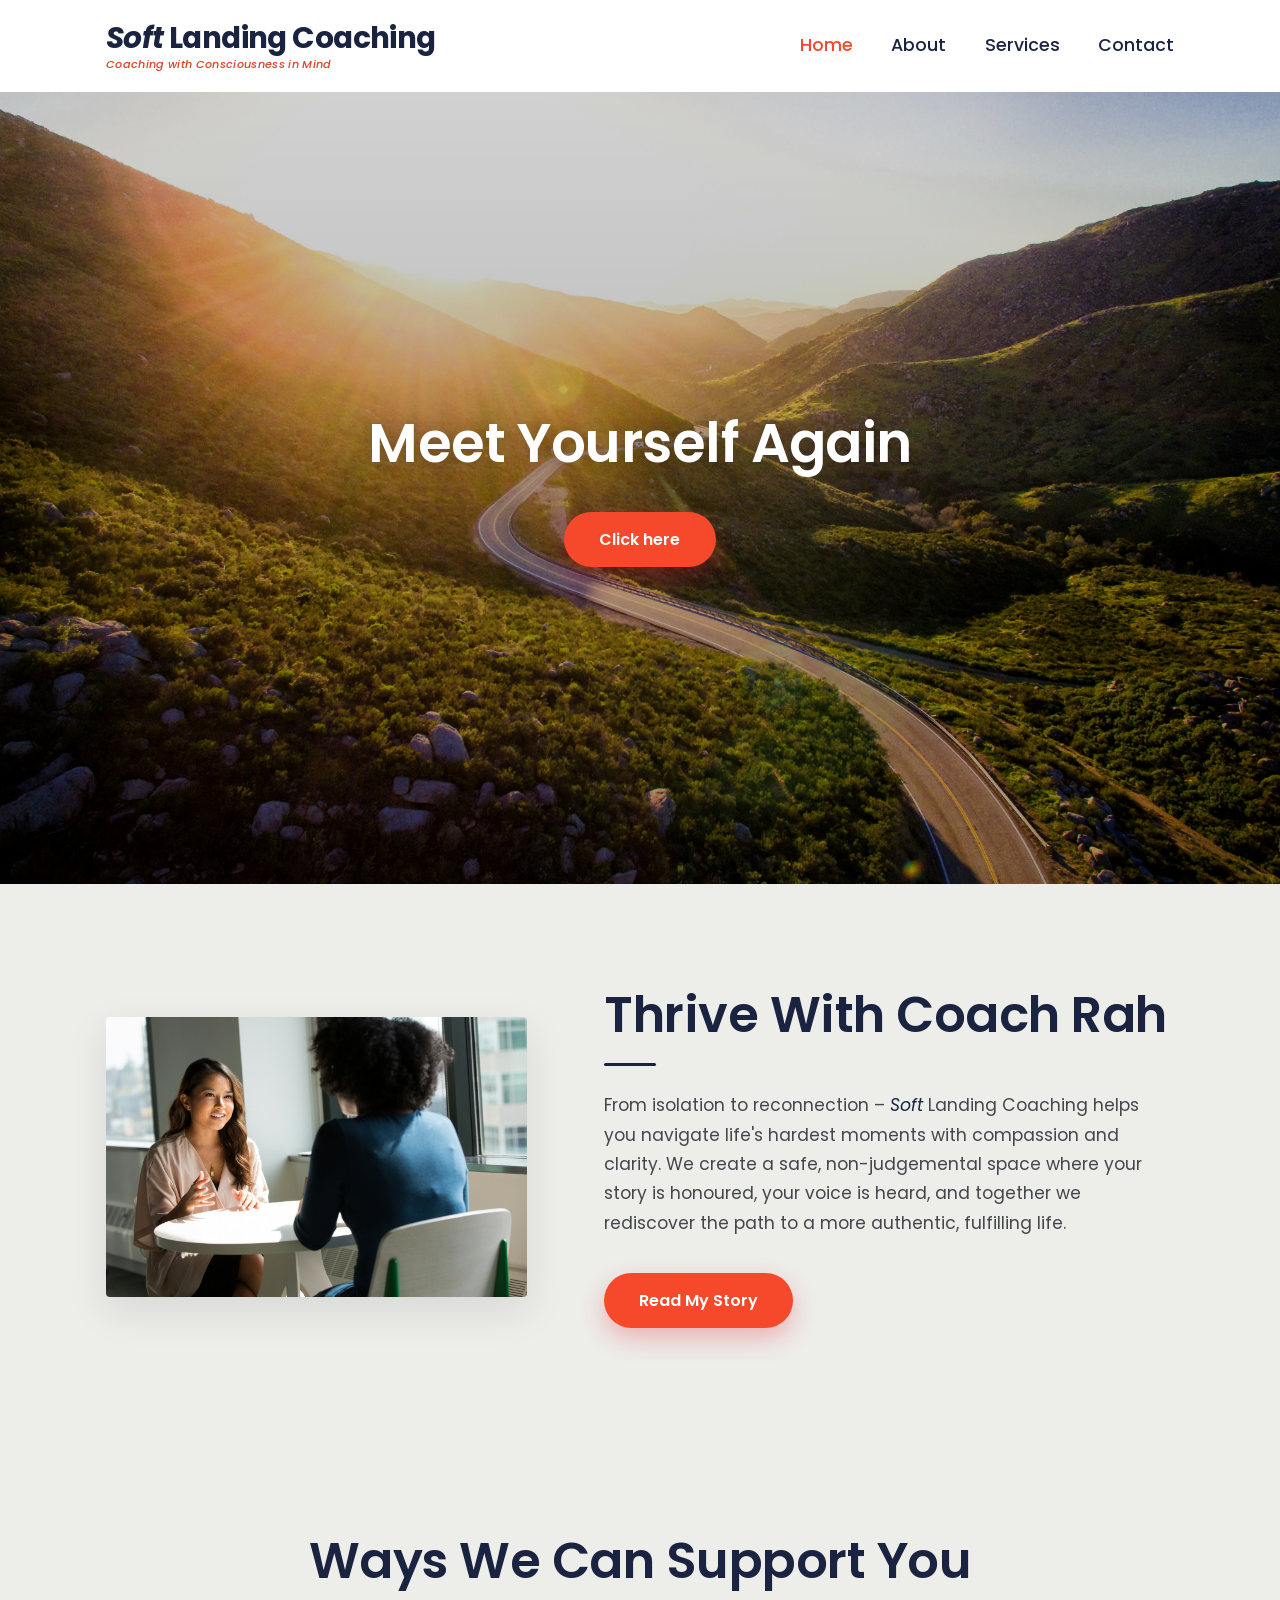
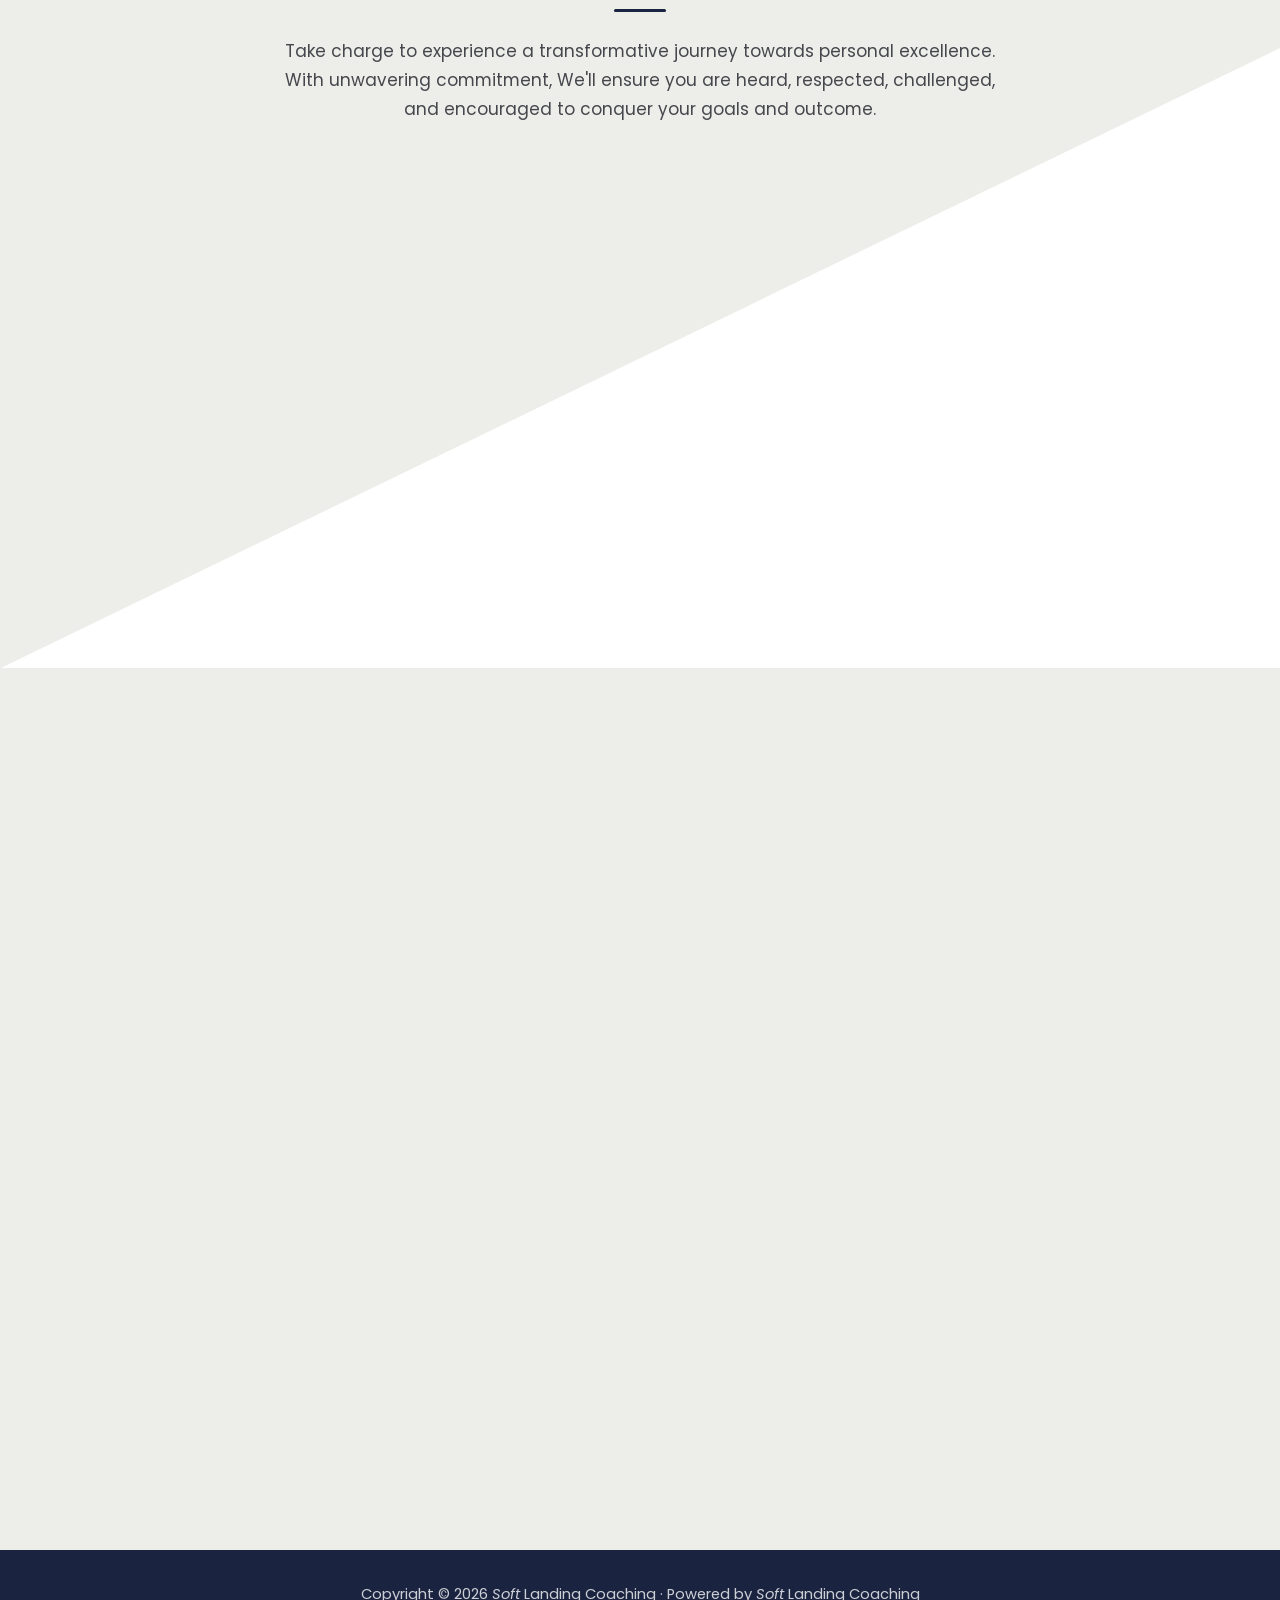
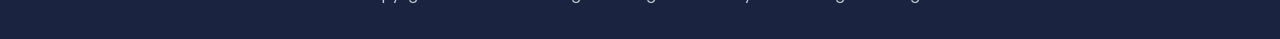
==== commit dbb76d19: "Undated version, plus added Cadendly, social media." ====
--- a/index.html
+++ b/index.html
@@ -4,8 +4,7 @@
     <meta charset="UTF-8">
     <meta name="viewport" content="width=device-width, initial-scale=1.0">
     <title>Soft Landing Coaching</title>
-    <meta name="description" content="Your Journey For Emotional Prosperity Starts Here. From isolation to reconnection, 
-    <em>Soft</em> Landing Coaching helps you navigate life's hardest moments with compassion and clarity.">
+    <meta name="description" content="Your Journey For Emotional Prosperity Starts Here. From isolation to reconnection, Soft Landing Coaching helps you navigate life's hardest moments with compassion and clarity.">
 
     <!-- Poppins: the rounded geometric brand font used across the site -->
     <link rel="preconnect" href="https://fonts.googleapis.com">
@@ -22,13 +21,12 @@
     <!-- ============ HEADER ============ -->
     <header class="site-header" id="siteHeader">
         <div class="container header-inner">
-            <!-- <a href="index.html" class="brand"><em>Soft</em> Landing Coaching</a> -->
+            <!-- <a href="index.html" class="brand"><em><em>Soft</em></em> Landing Coaching</a> -->
             <a href="index.html" class="brand">
                 <span class="brand-name"><em>Soft</em> Landing Coaching</span>
                 <span class="brand-tag"><em>Coaching with Consciousness in Mind</em></span>
             </a>
         
-
             <button class="nav-toggle" id="navToggle" aria-label="Open menu" aria-expanded="false" aria-controls="primaryNav">
                 <span></span><span></span><span></span>
             </button>
@@ -51,7 +49,7 @@
         <section class="hero" id="hero">
             <div class="hero-overlay"></div>
             <div class="hero-content">
-                <h1>Meet yourself again</h1>
+                <h1>Meet Yourself Again</h1>
                 <a href="services.html" class="btn btn-red">Click here</a>
             </div>
         </section>
@@ -63,9 +61,9 @@
                     <img src="media/coachRah.JPG" alt="Coach Rah" class="about-photo">
                 </div>
                 <div class="about-copy reveal" data-delay="120">
-                    <h2>Coach Rah</h2>
+                    <h2>Thrive With Coach Rah</h2>
                     <span class="divider"></span>
-                    <p>From isolation to reconnection &ndash; <em>Soft</em> Landing Coaching helps you
+                    <p>From isolation to reconnection &ndash; <em><em>Soft</em></em> Landing Coaching helps you
                         navigate life's hardest moments with compassion and clarity. We create a safe,
                         non-judgemental space where your story is honoured, your voice is heard, and
                         together we rediscover the path to a more authentic, fulfilling life.</p>
@@ -79,7 +77,7 @@
             <div class="services-diagonal" aria-hidden="true"></div>
             <div class="container services-inner">
                 <div class="section-head reveal">
-                    <h2>Ways We Can Support You?</h2>
+                    <h2>Ways We Can Support You</h2>
                     <span class="divider divider-center"></span>
                     <p>Take charge to experience a transformative journey towards personal excellence.
                         With unwavering commitment, We'll ensure you are heard, respected, challenged,
@@ -113,7 +111,7 @@
                 </div>
 
                 <div class="services-cta reveal">
-                    <a href="contact.html" class="btn btn-red">Book Your Session</a>
+                    <a href="services.html" class="btn btn-red">Find Out More</a>
                 </div>
             </div>
         </section>
@@ -131,7 +129,7 @@
                 </div>
 
                 <div class="how-media reveal" data-delay="120">
-                    <img src="media/dancingCouple.JPG" alt="dancing couple" class="about-photo">
+                    <img src="media/redChairs.JPG" alt="dancing couple" class="about-photo">
                 </div>
             </div>
         </section>
@@ -157,7 +155,7 @@
                     <span class="divider"></span>
                     <h2>Contact</h2>
                     <p class="contact-line"><a href="tel:+447754986969">Tel: +44 7754 986969</a></p>
-                    <p class="contact-line"><a href="mailto:rah@softlandingcoaching.com">rah@softlandingcoaching.com</a></p>
+                    <p class="contact-line"><a href="mailto:rah@<em>Soft</em>landingcoaching.com">rah@<em>Soft</em>landingcoaching.com</a></p>
 
                     <nav class="socials" aria-label="Social links">
                         <a href="#" aria-label="LinkedIn">
--- a/style.css
+++ b/style.css
@@ -1,25 +1,61 @@
 /* ============================================================
-   Soft Landing Coaching — recreation styles
-   Navy headings · vivid red accents · warm sand sections
-   · diagonal services split · peach newsletter band.
-   ============================================================ */
-
-/* ---------- Design tokens ---------- */
+   Soft Landing Coaching — styles
+   Navy headings · vivid red accents · warm sand sections.
+   All colours are defined once in :root and referenced with
+   var(--name). To recolour the site, change them here only.
+   ============================================================ */
+
 :root {
-    --navy:   #1A2440;   /* logo, headings, nav text */
-    --red:    #E11B2E;   /* buttons, active nav, accents */
-    --red-dk: #C21222;   /* button hover */
-    --sand:   #E8DFD0;   /* warm beige section background */
-    --peach:  #F9CAA8;   /* newsletter band */
-    --field:  #F4EEE4;   /* form field background */
-    --body:   #45474D;   /* body text */
-    --white:  #FFFFFF;
-
+    /* ---- Brand palette ---- */
+    --navy:      #1A2440;   /* logo, headings, nav text */
+    --navy-dk:   #11192E;   /* navy button hover */
+    --red:       #f6482a;   /* buttons, active nav, accents */
+    --red-dk:    #dd4126;   /* red button hover, tagline */
+    --sand:      #EDEDE9;   /* it was warm beige section background */
+    --peach:     #F9CAA8;   /* newsletter band */
+    --field:     #F4EEE4;   /* form field background */
+    --white:     #FFFFFF;
+
+    /* ---- Text ---- */
+    --body:            #45474D;   /* body text */
+    --muted:           #6F6555;   /* placeholder / italic captions */
+    --newsletter-text: #6B4A36;   /* text on the peach band */
+
+    /* ---- Accents / status ---- */
+    --green:    #3B7A3B;   /* service line icons */
+    --green-ok: #1F7A3D;   /* success message */
+
+    /* ---- Neutrals / lines ---- */
+    --line:          #ECE5D8;   /* blog card border */
+    --line-soft:     #EEEEEE;   /* mobile nav dividers */
+    --placeholder-1: #D9CDB8;   /* photo placeholder gradient */
+    --placeholder-2: #C9B89C;
+
+    /* ---- Translucent navy (borders) ---- */
+    --navy-15: rgba(26, 36, 64, 0.15);
+    --navy-18: rgba(26, 36, 64, 0.18);
+
+    /* ---- Translucent white (glass surfaces) ---- */
+    --white-16: rgba(255, 255, 255, 0.16);
+    --white-35: rgba(255, 255, 255, 0.35);
+    --white-50: rgba(255, 255, 255, 0.50);
+    --white-75: rgba(255, 255, 255, 0.75);
+    --white-78: rgba(255, 255, 255, 0.78);
+
+    /* ---- Translucent black (overlays) ---- */
+    --black-18: rgba(0, 0, 0, 0.18);
+    --black-30: rgba(0, 0, 0, 0.30);
+    --black-35: rgba(0, 0, 0, 0.35);
+
+    /* ---- Shadows ---- */
+    --shadow:        0 14px 40px rgba(26, 36, 64, 0.10);
+    --shadow-header: 0 2px 18px rgba(26, 36, 64, 0.08);
+    --shadow-red:    0 10px 24px rgba(225, 27, 46, 0.28);
+
+    /* ---- Layout ---- */
     --container: 1180px;
     --gutter: clamp(20px, 5vw, 56px);
-
     --font: "Poppins", system-ui, sans-serif;
-    --shadow: 0 14px 40px rgba(26, 36, 64, 0.10);
 }
 
 /* ---------- Reset ---------- */
@@ -27,6 +63,9 @@
 html { scroll-behavior: smooth; -webkit-text-size-adjust: 100%; }
 
 body {
+    min-height: 100vh;
+    display: flex;
+    flex-direction: column;
     font-family: var(--font);
     color: var(--body);
     background: var(--white);
@@ -34,6 +73,7 @@
     font-size: 16px;
     overflow-x: hidden;
 }
+main { flex: 1; }
 img { max-width: 100%; display: block; }
 a { color: inherit; text-decoration: none; }
 em { font-style: italic; }
@@ -46,16 +86,21 @@
     letter-spacing: -0.01em;
 }
 
+/* ---------- Logo ---------- */
 .brand {
     display: inline-flex;
     flex-direction: column;
     line-height: 1.1;
+    font-weight: 700;
+    font-size: clamp(1.3rem, 3vw, 1.85rem);
+    color: var(--navy);
+    letter-spacing: -0.02em;
 }
 .brand-tag {
     font-size: 0.7rem;
     font-weight: 500;
     letter-spacing: 0.03em;
-    color: #C21222;
+    color: var(--red-dk);
     margin-top: 3px;
 }
 
@@ -81,7 +126,7 @@
     position: absolute;
     left: -999px;
     background: var(--navy);
-    color: #fff;
+    color: var(--white);
     padding: 10px 18px;
     z-index: 999;
 }
@@ -103,15 +148,15 @@
 }
 .btn-red {
     background: var(--red);
-    color: #fff;
-    box-shadow: 0 10px 24px rgba(225, 27, 46, 0.28);
+    color: var(--white);
+    box-shadow: var(--shadow-red);
 }
 .btn-red:hover { background: var(--red-dk); transform: translateY(-2px); }
 .btn-navy {
     background: var(--navy);
-    color: #fff;
-}
-.btn-navy:hover { background: #11192e; transform: translateY(-2px); }
+    color: var(--white);
+}
+.btn-navy:hover { background: var(--navy-dk); transform: translateY(-2px); }
 
 /* ============================================================
    HEADER
@@ -123,19 +168,13 @@
     background: var(--white);
     transition: box-shadow .3s ease;
 }
-.site-header.scrolled { box-shadow: 0 2px 18px rgba(26, 36, 64, 0.08); }
+.site-header.scrolled { box-shadow: var(--shadow-header); }
 
 .header-inner {
     display: flex;
     align-items: center;
     justify-content: space-between;
     height: 92px;
-}
-.brand {
-    font-weight: 700;
-    font-size: clamp(1.3rem, 3vw, 1.85rem);
-    color: var(--navy);
-    letter-spacing: -0.02em;
 }
 .primary-nav ul {
     list-style: none;
@@ -185,7 +224,7 @@
 .hero-overlay {
     position: absolute;
     inset: 0;
-    background: linear-gradient(180deg, rgba(0,0,0,0.18), rgba(0,0,0,0.35));
+    background: linear-gradient(180deg, var(--black-18), var(--black-35));
 }
 .hero-content {
     position: relative;
@@ -194,18 +233,18 @@
     max-width: 900px;
 }
 .hero h1 {
-    color: #fff;
+    color: var(--white);
     font-weight: 600;
     font-size: clamp(2rem, 5.4vw, 3.4rem);
     line-height: 1.25;
     margin-bottom: 2.2rem;
-    text-shadow: 0 2px 18px rgba(0,0,0,0.3);
+    text-shadow: 0 2px 18px var(--black-30);
 }
 
 /* ---------- photo placeholders ---------- */
 .photo {
     position: relative;
-    background: linear-gradient(135deg, #d9cdb8, #c9b89c);
+    background: linear-gradient(135deg, var(--placeholder-1), var(--placeholder-2));
     display: grid;
     place-items: center;
     overflow: hidden;
@@ -213,13 +252,13 @@
 }
 .photo span {
     font-style: italic;
-    color: #6f6555;
+    color: var(--muted);
     font-size: 0.95rem;
 }
 .photo::after {
     content: "";
     position: absolute; inset: 0;
-    background: repeating-linear-gradient(45deg, rgba(255,255,255,.16) 0 2px, transparent 2px 16px);
+    background: repeating-linear-gradient(45deg, var(--white-16) 0 2px, transparent 2px 16px);
     opacity: .5;
 }
 .photo-square { aspect-ratio: 1 / 1; }
@@ -245,6 +284,15 @@
     margin-bottom: 2.2rem;
 }
 .about em { color: var(--navy); font-style: italic; }
+
+.about-intro {
+    background: var(--sand);
+    padding: clamp(3rem, 7vw, 5.5rem) 0;
+    font-size: 1.08rem;
+}
+.about-intro .container {
+    max-width: 1200px;
+}
 
 /* ============================================================
    SERVICES (diagonal beige -> white)
@@ -284,7 +332,7 @@
 .service-icon {
     width: 64px; height: 64px;
     margin: 0 auto 1.6rem;
-    color: #3b7a3b;            /* green line icons, as on the live site */
+    color: var(--red);
 }
 .service-icon svg { width: 100%; height: 100%; }
 .service-card h3 {
@@ -334,7 +382,7 @@
 .newsletter > .container > .newsletter-inner > p,
 .newsletter p:not(.form-msg) {
     font-size: 1.1rem;
-    color: #6b4a36;
+    color: var(--newsletter-text);
     margin-bottom: 2rem;
 }
 .subscribe {
@@ -350,13 +398,13 @@
     min-width: 0;
     padding: 0.95rem 1.4rem;
     border-radius: 100px;
-    border: 1.5px solid rgba(26, 36, 64, 0.18);
-    background: rgba(255,255,255,0.75);
+    border: 1.5px solid var(--navy-18);
+    background: var(--white-75);
     font-family: var(--font);
     font-size: 1rem;
     color: var(--navy);
 }
-.subscribe input:focus { outline: none; border-color: var(--navy); background: #fff; }
+.subscribe input:focus { outline: none; border-color: var(--navy); background: var(--white); }
 
 /* ============================================================
    CONTACT
@@ -364,6 +412,10 @@
 .contact {
     background: var(--sand);
     padding: clamp(3.5rem, 8vw, 7rem) 0;
+    min-height: calc(100vh - 230px);
+    display: flex;
+    align-items: flex-start;
+    padding-top: clamp(4rem, 10vh, 9rem);
 }
 .contact-inner {
     display: grid;
@@ -382,14 +434,14 @@
     display: grid; place-items: center;
     border-radius: 10px;
     color: var(--navy);
-    background: rgba(255,255,255,0.5);
+    background: var(--white-50);
     transition: color .25s ease, transform .25s ease, background .25s ease;
 }
-.socials a:hover { color: var(--red); transform: translateY(-3px); background: #fff; }
+.socials a:hover { color: var(--red); transform: translateY(-3px); background: var(--white); }
 .socials svg { width: 22px; height: 22px; }
 
 .contact-form-wrap {
-    background: rgba(255,255,255,0.35);
+    background: var(--white-35);
     border-radius: 14px;
     padding: clamp(1.6rem, 4vw, 2.8rem);
 }
@@ -406,7 +458,7 @@
 .field textarea {
     width: 100%;
     padding: 0.85rem 1rem;
-    border: 1px solid rgba(26, 36, 64, 0.15);
+    border: 1px solid var(--navy-15);
     border-radius: 4px;
     background: var(--field);
     font-family: var(--font);
@@ -424,7 +476,7 @@
     font-weight: 600;
     font-size: 0.95rem;
 }
-.form-msg.ok  { color: #1f7a3d; }
+.form-msg.ok  { color: var(--green-ok); }
 .form-msg.err { color: var(--red); }
 
 /* ============================================================
@@ -432,7 +484,7 @@
    ============================================================ */
 .site-footer {
     background: var(--navy);
-    color: rgba(255,255,255,0.78);
+    color: var(--white-78);
     text-align: center;
     padding: 2rem 0;
     font-size: 0.92rem;
@@ -466,7 +518,7 @@
     }
     .primary-nav.open { transform: translateY(0); }
     .primary-nav ul { flex-direction: column; gap: 0; }
-    .primary-nav li { border-bottom: 1px solid #eee; }
+    .primary-nav li { border-bottom: 1px solid var(--line-soft); }
     .primary-nav li:last-child { border-bottom: none; }
     .primary-nav a { display: block; padding: 0.95rem 0; }
 
@@ -514,20 +566,20 @@
 
 /* Generic call-to-action band */
 .page-cta {
-    background: var(--navy);
-    color: #fff;
+    background: var(--white);
+    color: var(--navy);
     text-align: center;
     padding: clamp(3rem, 7vw, 5rem) 0;
 }
 .page-cta h2 {
-    color: #fff;
+    color: var(--navy);
     font-size: clamp(1.8rem, 4.5vw, 2.8rem);
     margin-bottom: 1.2rem;
 }
 .page-cta p {
     max-width: 52ch;
     margin: 0 auto 2rem;
-    color: rgba(255, 255, 255, 0.82);
+    color: var(--navy);
 }
 
 /* Blog listing */
@@ -548,8 +600,8 @@
 .blog-card {
     display: flex;
     flex-direction: column;
-    background: #fff;
-    border: 1px solid #ece5d8;
+    background: var(--white);
+    border: 1px solid var(--line);
     border-radius: 12px;
     overflow: hidden;
     box-shadow: var(--shadow);
@@ -558,10 +610,10 @@
 .blog-card:hover { transform: translateY(-6px); }
 .blog-thumb {
     aspect-ratio: 16 / 10;
-    background: linear-gradient(135deg, #d9cdb8, #c9b89c);
+    background: linear-gradient(135deg, var(--placeholder-1), var(--placeholder-2));
     display: grid;
     place-items: center;
-    color: #6f6555;
+    color: var(--muted);
     font-style: italic;
     font-size: 0.9rem;
 }
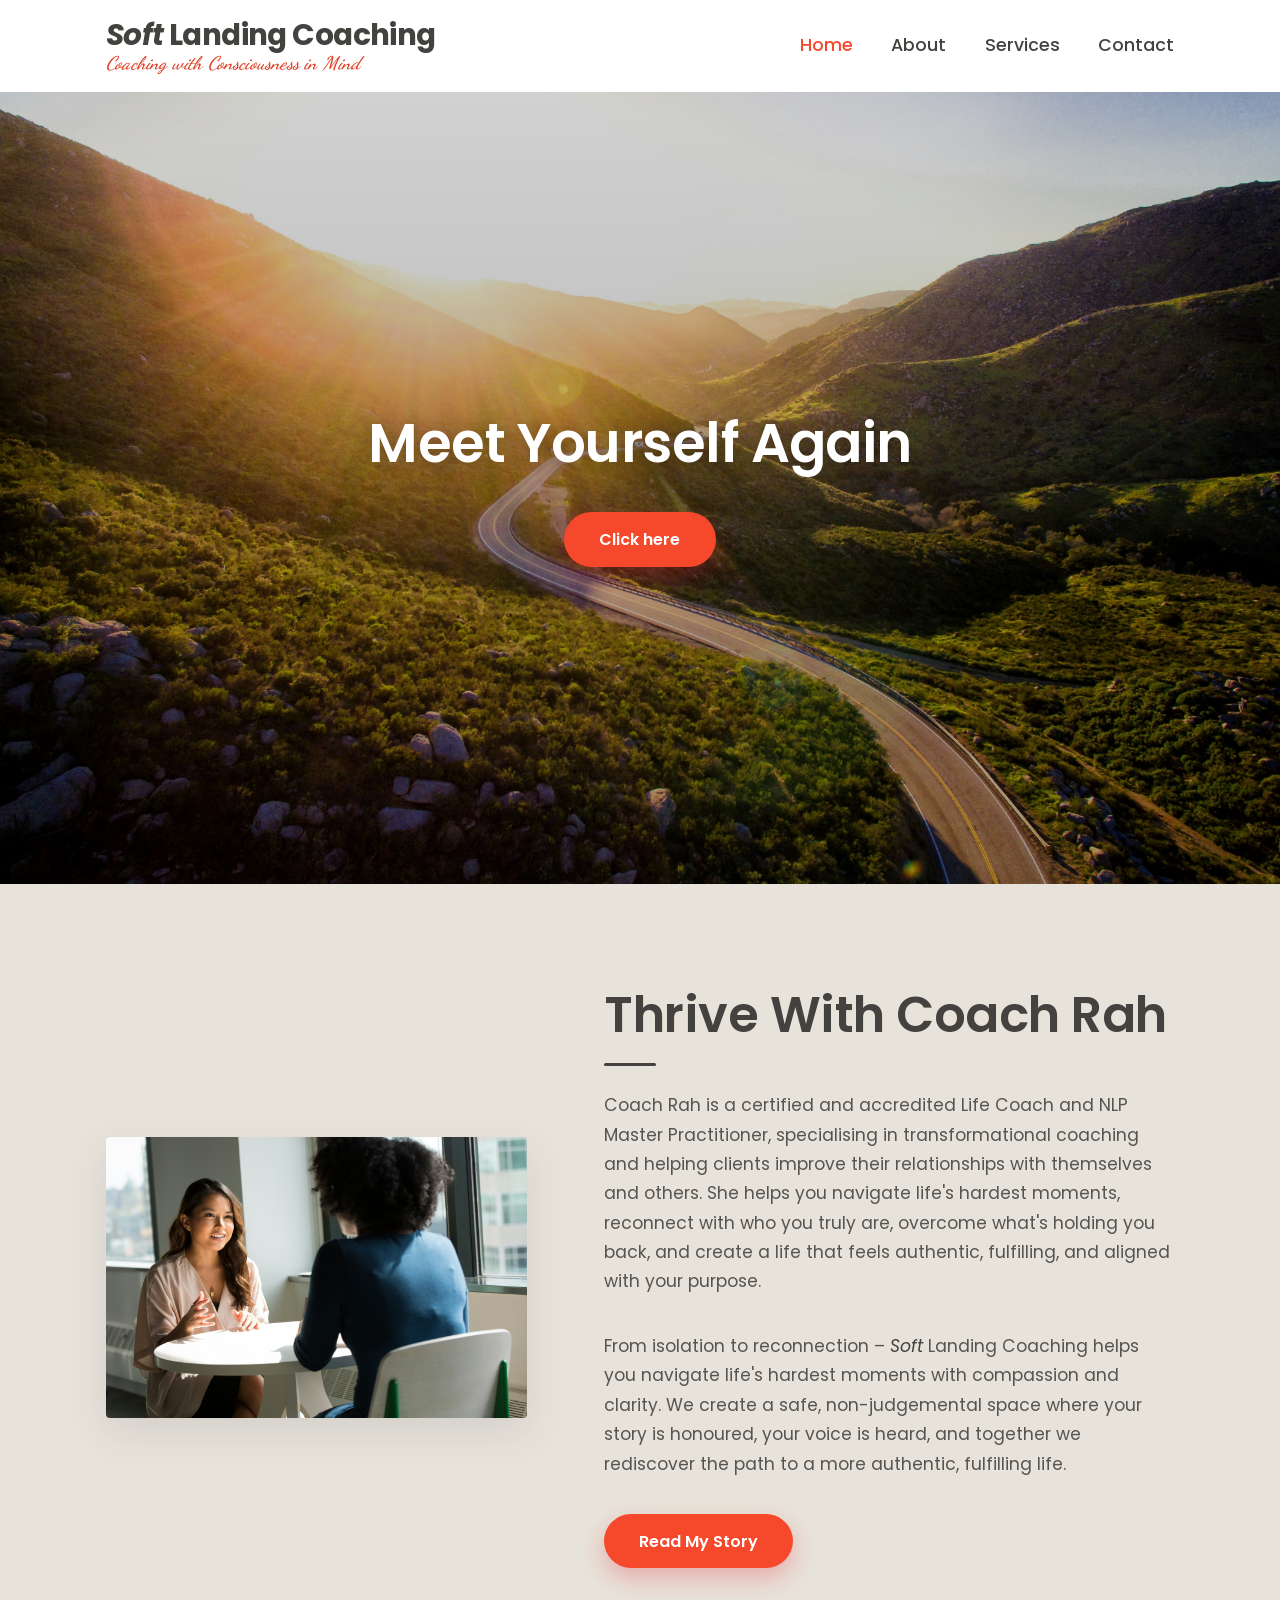
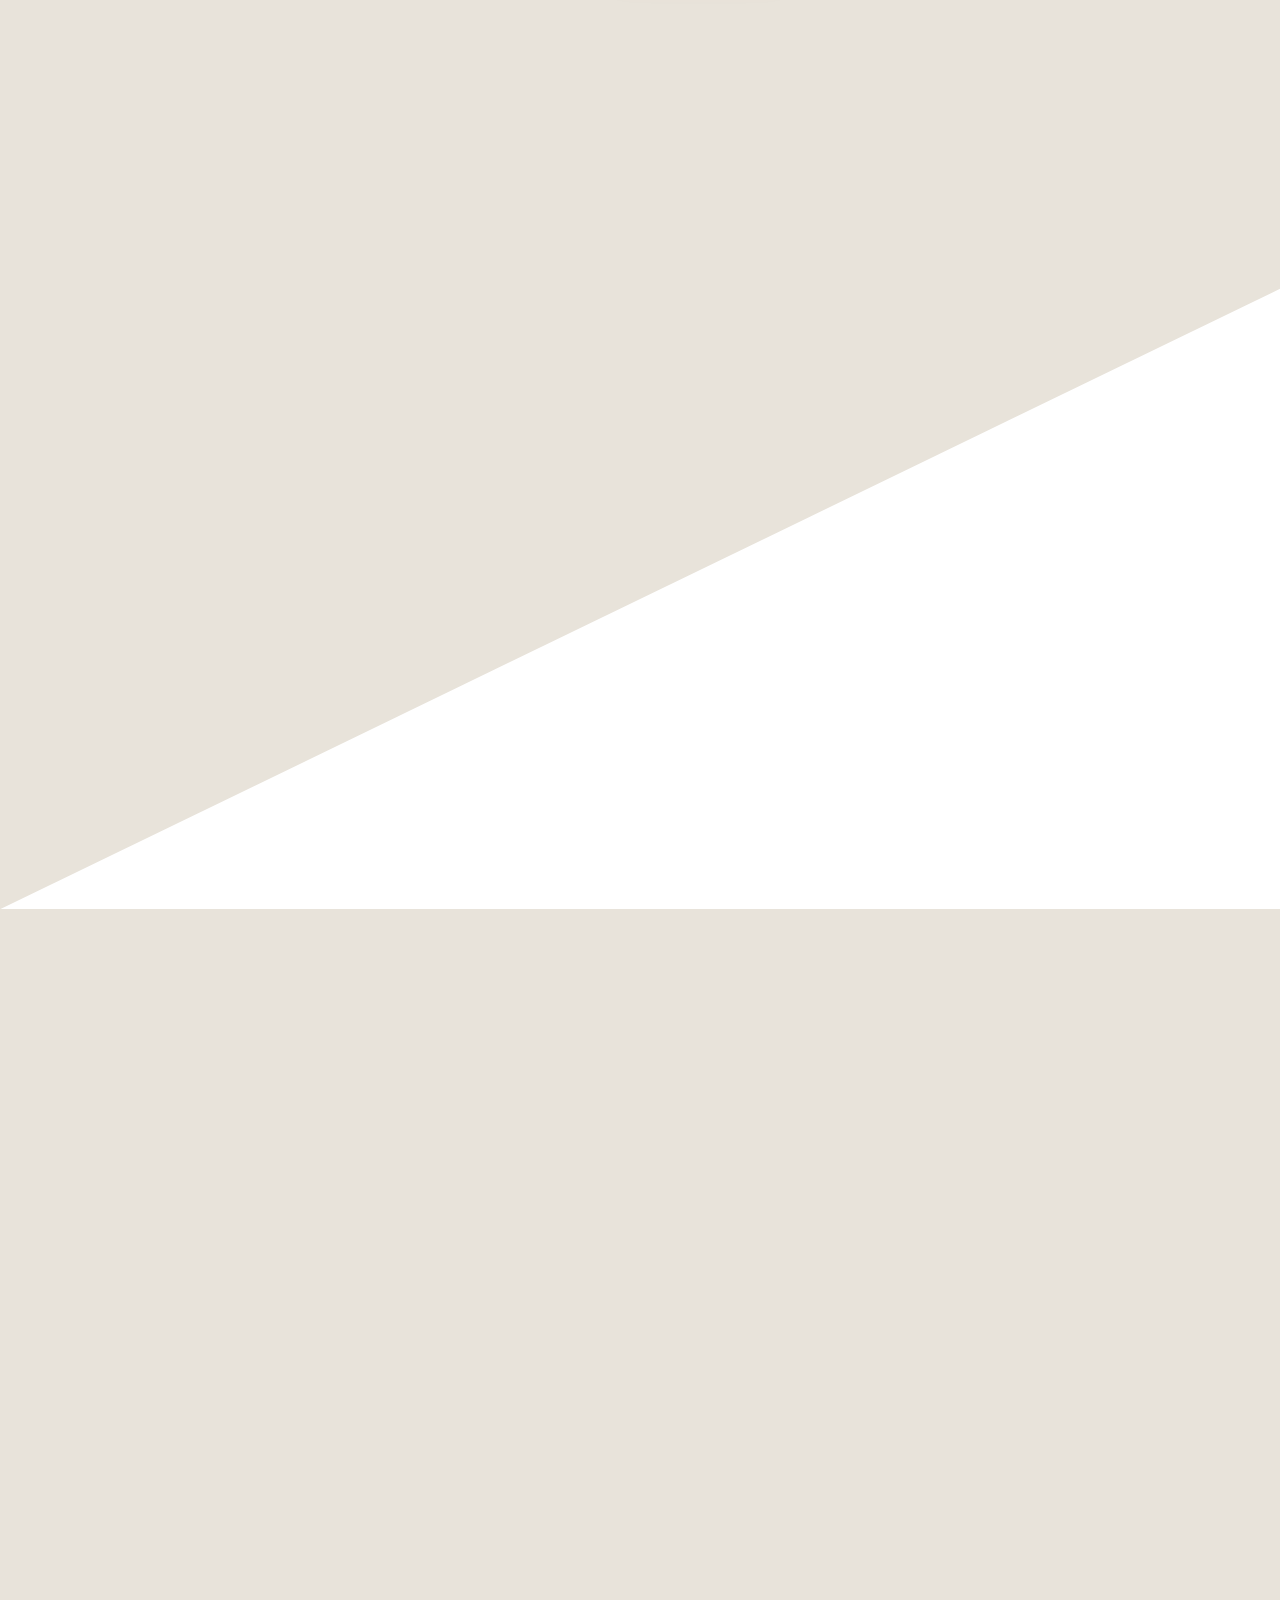
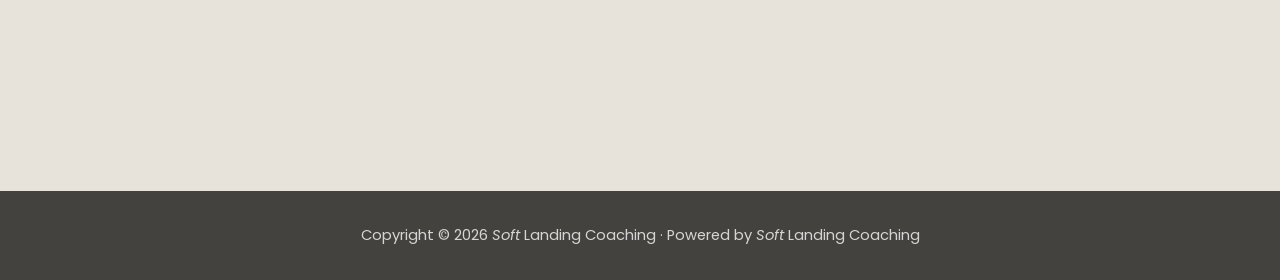
==== commit 9e6825bf: "Bold role reach relate keywords" ====
--- a/index.html
+++ b/index.html
@@ -9,7 +9,7 @@
     <!-- Poppins: the rounded geometric brand font used across the site -->
     <link rel="preconnect" href="https://fonts.googleapis.com">
     <link rel="preconnect" href="https://fonts.gstatic.com" crossorigin>
-    <link href="https://fonts.googleapis.com/css2?family=Poppins:ital,wght@0,300;0,400;0,500;0,600;0,700;1,400&display=swap" rel="stylesheet">
+    <link href="https://fonts.googleapis.com/css2?family=Dancing+Script:wght@500;600;700&family=Poppins:ital,wght@0,300;0,400;0,500;0,600;0,700;1,400&display=swap" rel="stylesheet">
 
     <link rel="stylesheet" href="style.css">
     <script defer src="script.js"></script>
@@ -61,12 +61,24 @@
                     <img src="media/coachRah.JPG" alt="Coach Rah" class="about-photo">
                 </div>
                 <div class="about-copy reveal" data-delay="120">
-                    <h2>Thrive With Coach Rah</h2>
+                    <!-- <h2>Thrive With Coach Rah</h2> -->
+                    <h2>Thrive With Coach&nbsp;Rah</h2>  
                     <span class="divider"></span>
-                    <p>From isolation to reconnection &ndash; <em><em>Soft</em></em> Landing Coaching helps you
+                    <p>
+                        Coach Rah is a certified and accredited Life Coach and NLP Master
+                        Practitioner, specialising in transformational coaching and helping clients
+                        improve their relationships with themselves and others. She helps you
+                        navigate life&#39;s hardest moments, reconnect with who you truly are, overcome
+                        what&#39;s holding you back, and create a life that feels authentic, fulfilling, and
+                        aligned with your purpose.
+                    </p>
+                    <p>
+                        From isolation to reconnection &ndash; <em><em>Soft</em></em> Landing Coaching helps you
                         navigate life's hardest moments with compassion and clarity. We create a safe,
                         non-judgemental space where your story is honoured, your voice is heard, and
-                        together we rediscover the path to a more authentic, fulfilling life.</p>
+                        together we rediscover the path to a more authentic, fulfilling life.
+                    </p>
+                    
                     <a href="about.html" class="btn btn-red">Read My Story</a>
                 </div>
             </div>
--- a/style.css
+++ b/style.css
@@ -7,17 +7,17 @@
 
 :root {
     /* ---- Brand palette ---- */
-    --navy:      #1A2440;   /* logo, headings, nav text */
-    --navy-dk:   #11192E;   /* navy button hover */
+    --grey:      #43423f;   /* logo, headings, nav text */
+    --grey-dk:   #3c3b39;   /* darker grey button hover */
     --red:       #f6482a;   /* buttons, active nav, accents */
     --red-dk:    #dd4126;   /* red button hover, tagline */
-    --sand:      #EDEDE9;   /* it was warm beige section background */
+    --sand:      #e8e3da;   /* very light warm beige/greige section background */
     --peach:     #F9CAA8;   /* newsletter band */
     --field:     #F4EEE4;   /* form field background */
     --white:     #FFFFFF;
 
     /* ---- Text ---- */
-    --body:            #45474D;   /* body text */
+    --body:            #565552;   /* body text */
     --muted:           #6F6555;   /* placeholder / italic captions */
     --newsletter-text: #6B4A36;   /* text on the peach band */
 
@@ -32,8 +32,8 @@
     --placeholder-2: #C9B89C;
 
     /* ---- Translucent navy (borders) ---- */
-    --navy-15: rgba(26, 36, 64, 0.15);
-    --navy-18: rgba(26, 36, 64, 0.18);
+    --grey-15: rgba(26, 36, 64, 0.15);
+    --grey-18: rgba(26, 36, 64, 0.18);
 
     /* ---- Translucent white (glass surfaces) ---- */
     --white-16: rgba(255, 255, 255, 0.16);
@@ -80,7 +80,7 @@
 
 h1, h2, h3 {
     font-family: var(--font);
-    color: var(--navy);
+    color: var(--grey);
     line-height: 1.15;
     font-weight: 600;
     letter-spacing: -0.01em;
@@ -93,15 +93,16 @@
     line-height: 1.1;
     font-weight: 700;
     font-size: clamp(1.3rem, 3vw, 1.85rem);
-    color: var(--navy);
+    color: var(--grey);
     letter-spacing: -0.02em;
 }
 .brand-tag {
-    font-size: 0.7rem;
-    font-weight: 500;
-    letter-spacing: 0.03em;
+    font-family: "Dancing Script", cursive;
+    font-size: 1.15rem;
+    font-weight: 600;
+    letter-spacing: 0.01em;
     color: var(--red-dk);
-    margin-top: 3px;
+    margin-top: 2px;
 }
 
 .container {
@@ -116,7 +117,7 @@
     display: block;
     width: 52px;
     height: 3px;
-    background: var(--navy);
+    background: var(--grey);
     margin: 1.2rem 0 1.6rem;
     border-radius: 2px;
 }
@@ -125,7 +126,7 @@
 .skip-link {
     position: absolute;
     left: -999px;
-    background: var(--navy);
+    background: var(--grey);
     color: var(--white);
     padding: 10px 18px;
     z-index: 999;
@@ -153,10 +154,10 @@
 }
 .btn-red:hover { background: var(--red-dk); transform: translateY(-2px); }
 .btn-navy {
-    background: var(--navy);
+    background: var(--grey);
     color: var(--white);
 }
-.btn-navy:hover { background: var(--navy-dk); transform: translateY(-2px); }
+.btn-navy:hover { background: var(--grey-dk); transform: translateY(-2px); }
 
 /* ============================================================
    HEADER
@@ -182,7 +183,7 @@
     gap: 2.4rem;
 }
 .primary-nav a {
-    color: var(--navy);
+    color: var(--grey);
     font-weight: 500;
     font-size: 1.1rem;
     transition: color .2s ease;
@@ -201,7 +202,7 @@
 }
 .nav-toggle span {
     width: 26px; height: 2.5px;
-    background: var(--navy);
+    background: var(--grey);
     border-radius: 2px;
     transition: transform .3s ease, opacity .2s ease;
 }
@@ -278,21 +279,33 @@
     align-items: center;
 }
 .about h2 { font-size: clamp(2rem, 4.5vw, 3.1rem); }
+
 .about p {
     font-size: 1.08rem;
     max-width: 56ch;
     margin-bottom: 2.2rem;
 }
-.about em { color: var(--navy); font-style: italic; }
+.about em { color: var(--grey); font-style: italic; }
 
 .about-intro {
     background: var(--sand);
     padding: clamp(3rem, 7vw, 5.5rem) 0;
-    font-size: 1.08rem;
-}
+    text-align: center;
+}
+
 .about-intro .container {
-    max-width: 1200px;
-}
+    max-width: 760px;
+} 
+
+.about-intro p {
+    font-size: 1.1rem;
+    margin-bottom: 1.3rem;
+}
+
+.about-intro p:last-child {
+    margin-bottom: 0;
+}
+      
 
 /* ============================================================
    SERVICES (diagonal beige -> white)
@@ -346,6 +359,18 @@
     margin-top: clamp(3rem, 6vw, 4.5rem);
 }
 
+.service-image {
+    padding: 0 0 clamp(2rem, 5vw, 3.5rem);
+    text-align: center;
+}
+.service-photo {
+    width: 100%;
+    max-width: 380px;
+    height: auto;
+    margin-inline: auto;
+    border-radius: 8px;
+    box-shadow: var(--shadow);
+}
 /* ============================================================
    HOW LIFE COACHING
    ============================================================ */
@@ -398,13 +423,13 @@
     min-width: 0;
     padding: 0.95rem 1.4rem;
     border-radius: 100px;
-    border: 1.5px solid var(--navy-18);
+    border: 1.5px solid var(--grey-18);
     background: var(--white-75);
     font-family: var(--font);
     font-size: 1rem;
-    color: var(--navy);
-}
-.subscribe input:focus { outline: none; border-color: var(--navy); background: var(--white); }
+    color: var(--grey);
+}
+.subscribe input:focus { outline: none; border-color: var(--grey); background: var(--white); }
 
 /* ============================================================
    CONTACT
@@ -433,7 +458,7 @@
     width: 44px; height: 44px;
     display: grid; place-items: center;
     border-radius: 10px;
-    color: var(--navy);
+    color: var(--grey);
     background: var(--white-50);
     transition: color .25s ease, transform .25s ease, background .25s ease;
 }
@@ -448,7 +473,7 @@
 .field { margin-bottom: 1.4rem; }
 .field label {
     display: block;
-    color: var(--navy);
+    color: var(--grey);
     font-weight: 500;
     margin-bottom: 0.5rem;
     font-size: 1rem;
@@ -458,12 +483,12 @@
 .field textarea {
     width: 100%;
     padding: 0.85rem 1rem;
-    border: 1px solid var(--navy-15);
+    border: 1px solid var(--grey-15);
     border-radius: 4px;
     background: var(--field);
     font-family: var(--font);
     font-size: 1rem;
-    color: var(--navy);
+    color: var(--grey);
     resize: vertical;
 }
 .field input:focus,
@@ -483,7 +508,7 @@
    FOOTER
    ============================================================ */
 .site-footer {
-    background: var(--navy);
+    background: var(--grey);
     color: var(--white-78);
     text-align: center;
     padding: 2rem 0;
@@ -567,19 +592,19 @@
 /* Generic call-to-action band */
 .page-cta {
     background: var(--white);
-    color: var(--navy);
+    color: var(--grey);
     text-align: center;
     padding: clamp(3rem, 7vw, 5rem) 0;
 }
 .page-cta h2 {
-    color: var(--navy);
+    color: var(--grey);
     font-size: clamp(1.8rem, 4.5vw, 2.8rem);
     margin-bottom: 1.2rem;
 }
 .page-cta p {
     max-width: 52ch;
     margin: 0 auto 2rem;
-    color: var(--navy);
+    color: var(--grey);
 }
 
 /* Blog listing */
